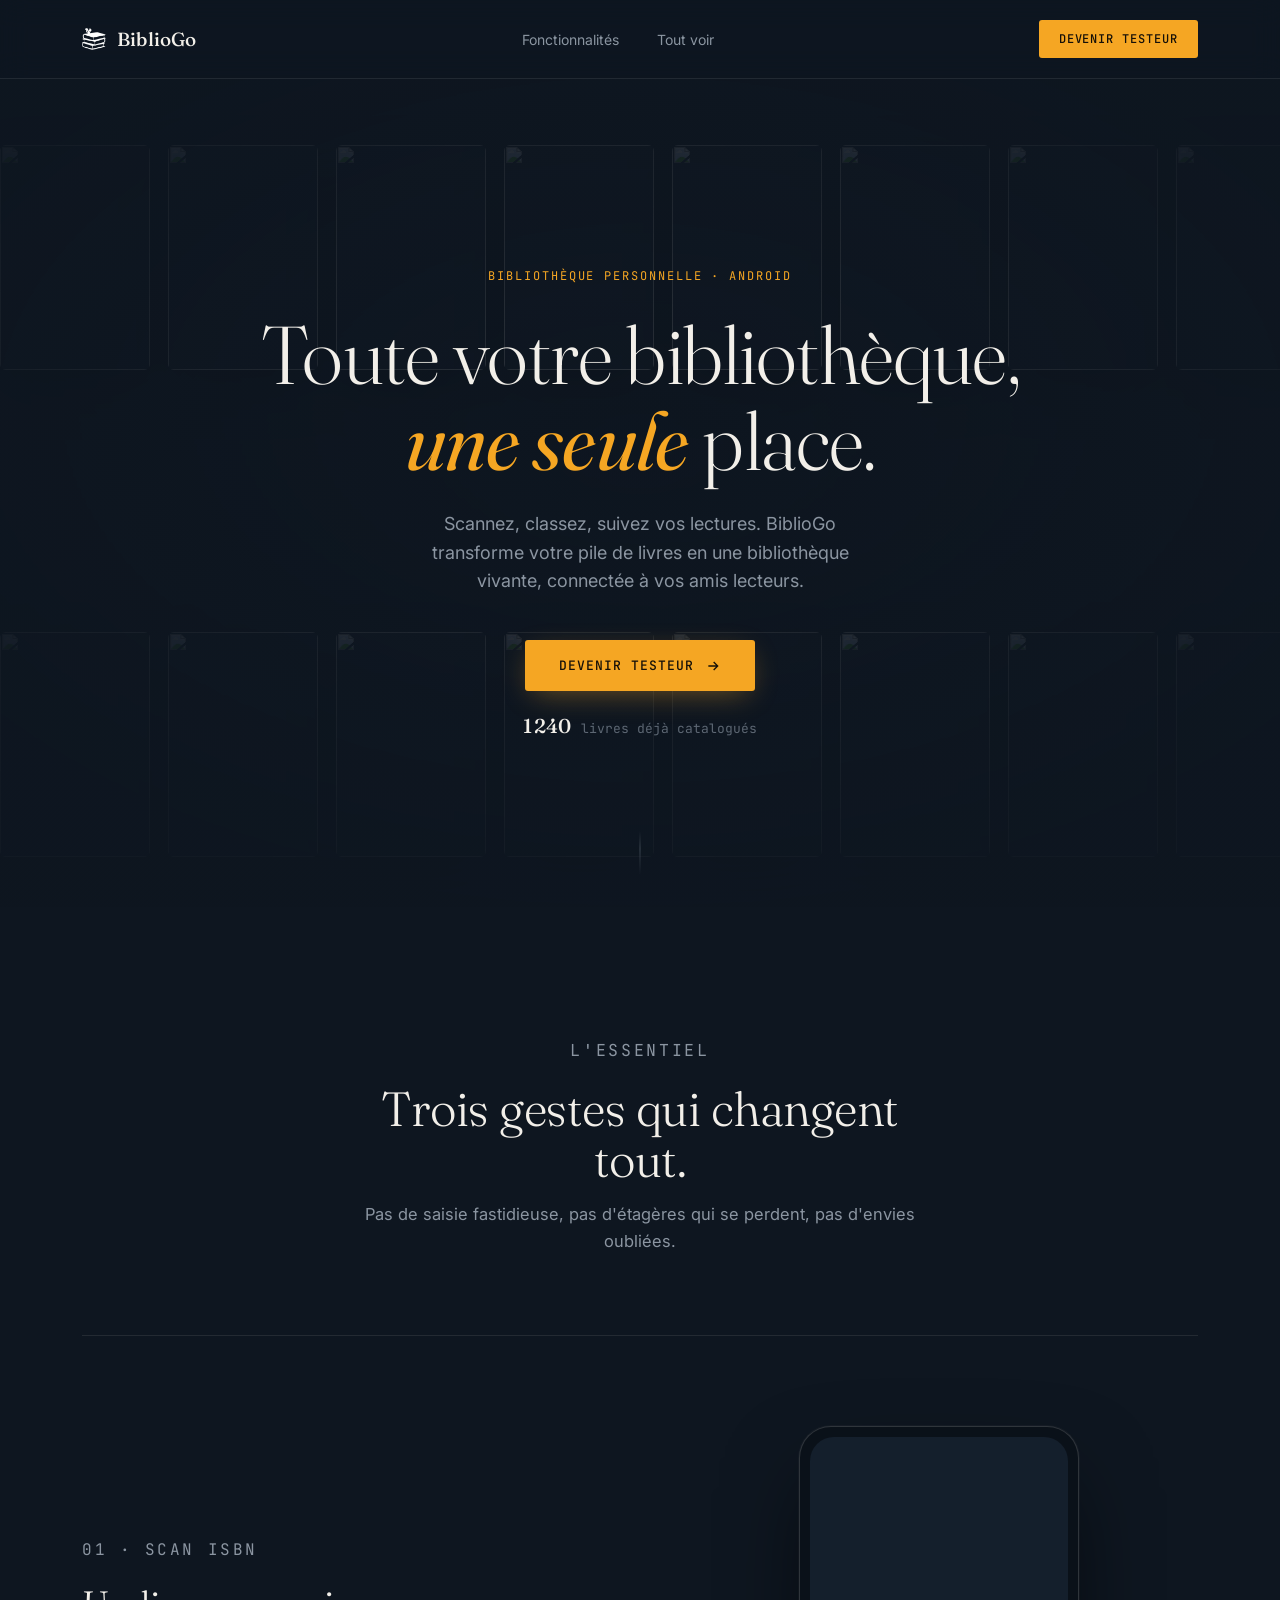
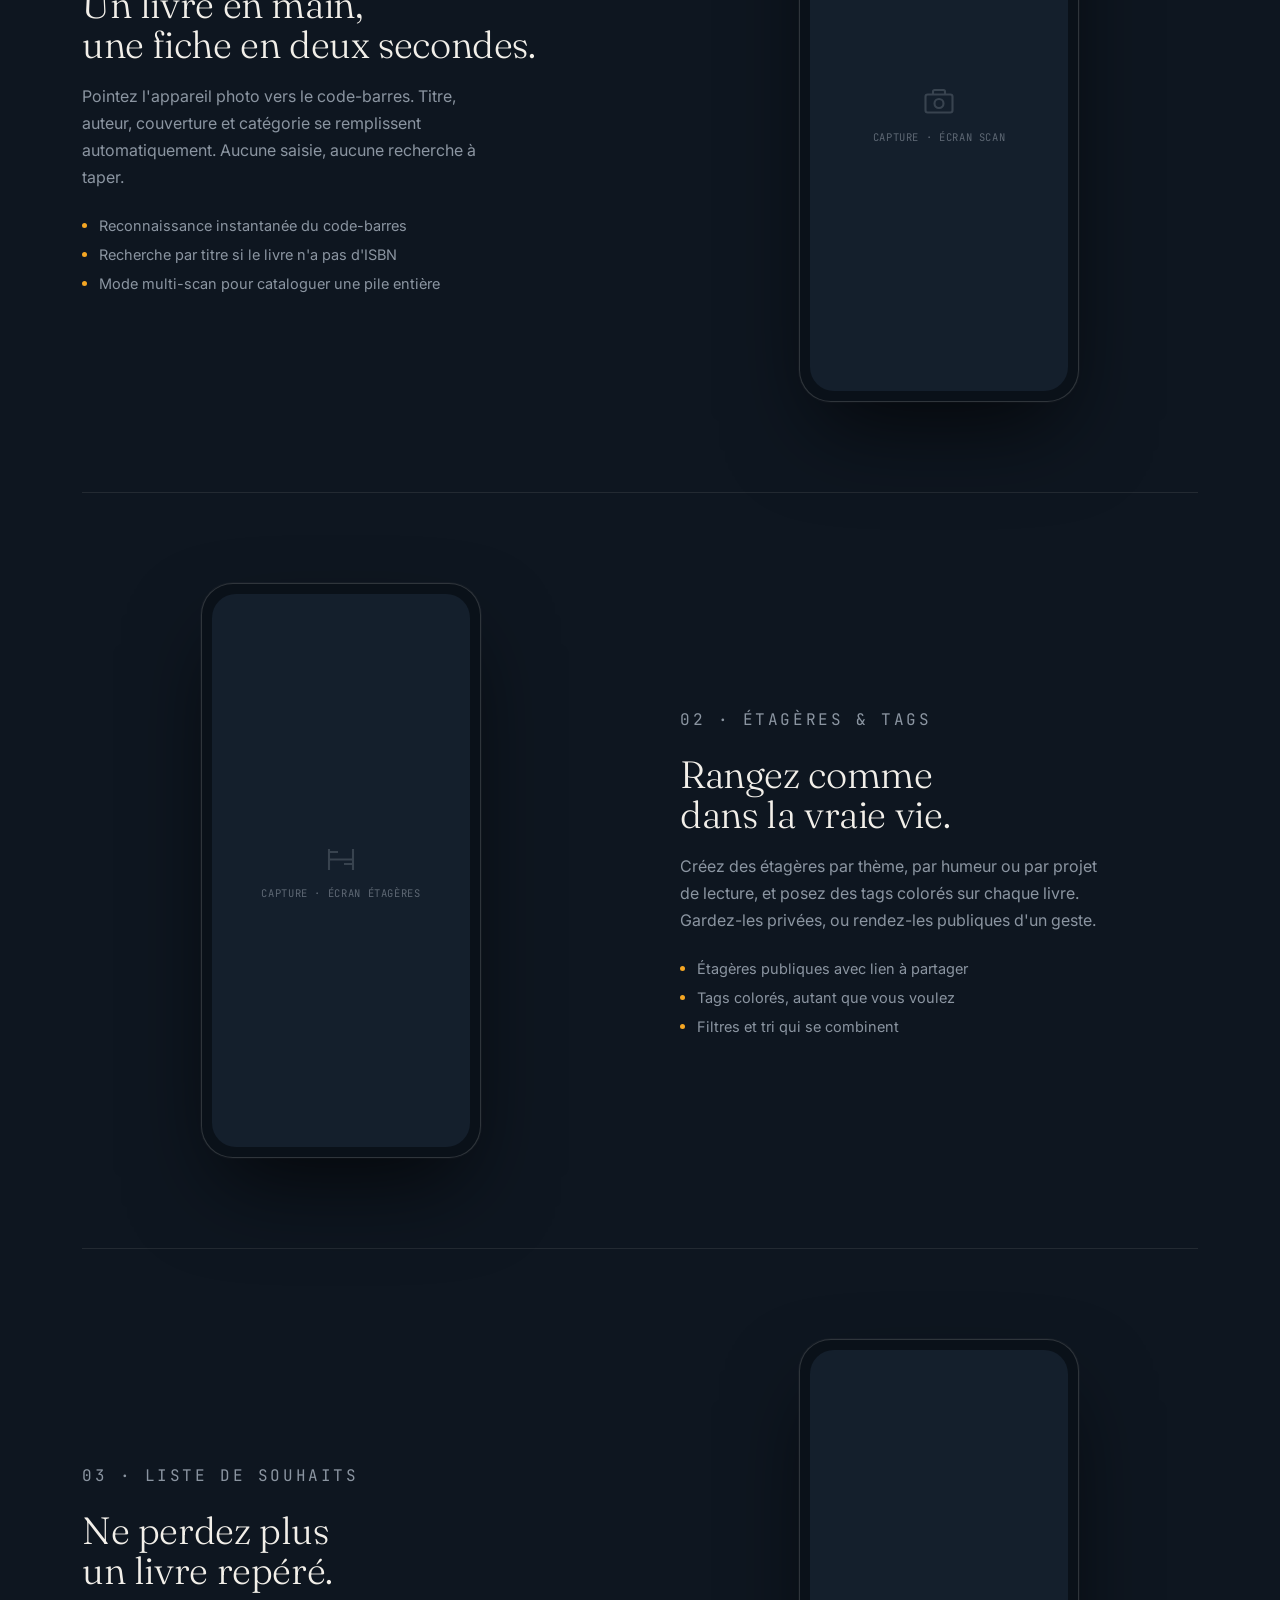
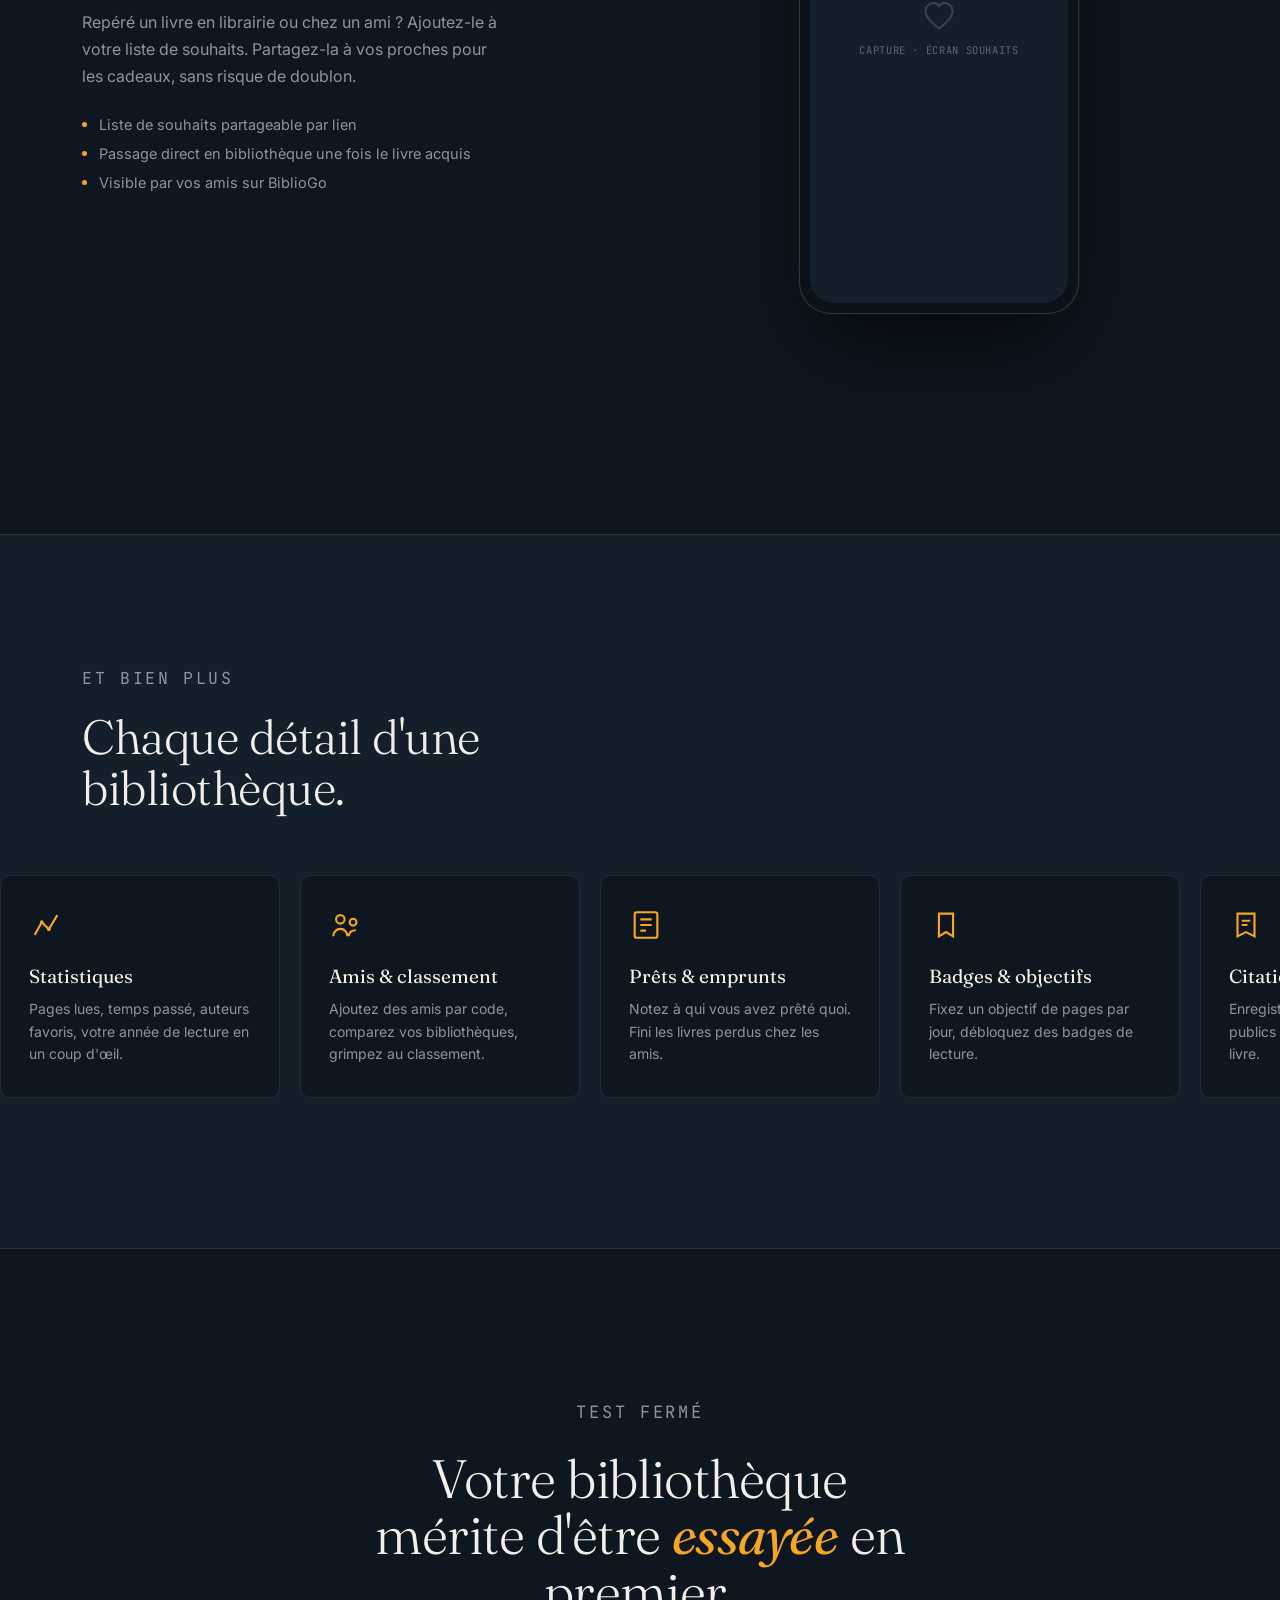
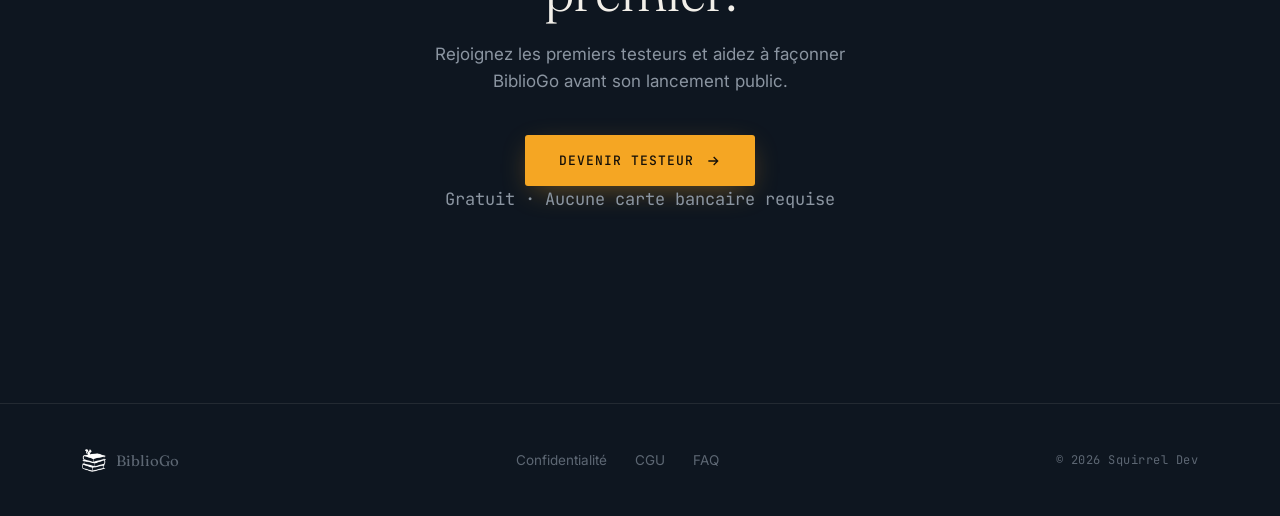
==== index.html @ fdd4f309 "Update index.html" ====
<!DOCTYPE html>
<html lang="fr">
<head>
<meta charset="UTF-8">
<meta name="viewport" content="width=device-width, initial-scale=1.0">
<title>BiblioGo · Votre bibliothèque, enfin rangée</title>
<meta name="description" content="Scannez, classez et suivez votre bibliothèque personnelle. Étagères virtuelles, statistiques de lecture, partage entre amis.">
<link rel="icon" href="assets/favicon.ico" sizes="any">
<link rel="icon" type="image/png" sizes="192x192" href="assets/icon-192.png">
<link rel="apple-touch-icon" href="assets/apple-touch-icon.png">
<link rel="preconnect" href="https://fonts.googleapis.com">
<link rel="preconnect" href="https://fonts.gstatic.com" crossorigin>
<link href="https://fonts.googleapis.com/css2?family=Fraunces:ital,opsz,wght@0,9..144,300;0,9..144,400;0,9..144,500;0,9..144,600;1,9..144,400;1,9..144,500&family=Inter:wght@400;500;600;700&family=JetBrains+Mono:wght@400;500&display=swap" rel="stylesheet">
<style>
  :root{
    --bg:#0E1620;
    --bg-alt:#141F2C;
    --bg-raised:#182333;
    --amber:#F5A623;
    --amber-dim:#B37A1C;
    --text:#F2EFE9;
    --text-dim:#8B95A1;
    --text-faint:#5D6773;
    --line: rgba(242,239,233,0.09);
    --line-strong: rgba(242,239,233,0.16);
  }

  *{margin:0;padding:0;box-sizing:border-box;}
  html{scroll-behavior:smooth;}

  body{
    background:var(--bg);
    color:var(--text);
    font-family:'Inter', sans-serif;
    -webkit-font-smoothing:antialiased;
    overflow-x:hidden;
  }

  ::selection{ background:var(--amber); color:#0E1620; }

  .wrap{ max-width:1180px; margin:0 auto; padding:0 32px; }
  a{ color:inherit; text-decoration:none; }

  .mono{ font-family:'JetBrains Mono', monospace; letter-spacing:0.04em; }

  .eyebrow{
    font-family:'JetBrains Mono', monospace;
    font-size:12px;
    letter-spacing:0.16em;
    text-transform:uppercase;
    color:var(--amber);
    display:flex;
    align-items:center;
    gap:11px;
  }
  .eyebrow::before{ content:none; }

  h1,h2,h3{
    font-family:'Fraunces', serif;
    font-weight:400;
    letter-spacing:-0.01em;
    line-height:1.05;
  }
  em{ font-style:italic; color:var(--amber); font-weight:400; }

  /* ---------- NAV ---------- */
  header{
    position:sticky; top:0; z-index:50;
    background:rgba(14,22,32,0.78);
    backdrop-filter:blur(14px);
    border-bottom:1px solid var(--line);
  }
  .nav{
    display:flex; align-items:center; justify-content:space-between;
    padding:20px 32px; max-width:1180px; margin:0 auto;
  }
  .brand{
    display:flex; align-items:center; gap:11px;
    font-family:'Fraunces', serif; font-weight:500; font-size:19px;
    letter-spacing:0.01em;
  }
  .brand-mark{
    width:24px; height:24px;
    object-fit:contain;
    flex:none;
    display:block;
  }
  .nav-links{ display:flex; gap:38px; font-size:14px; color:var(--text-dim); }
  .nav-links a{ transition:color .15s ease; }
  .nav-links a:hover{ color:var(--text); }
  .nav-cta{
    font-family:'JetBrains Mono', monospace;
    font-size:12px; letter-spacing:0.08em; text-transform:uppercase;
    background:var(--amber); color:#151008;
    padding:11px 20px; border-radius:3px;
    font-weight:500;
    transition:background .15s ease, transform .15s ease;
  }
  .nav-cta:hover{ background:#FFC15C; transform:translateY(-1px); }

  /* ---------- HERO ---------- */
  .hero{
    position:relative;
    min-height:92vh;
    display:flex;
    align-items:center;
    overflow:hidden;
    padding:80px 0 60px;
  }

  .hero-bg{
    position:absolute; inset:0;
    z-index:0;
  }
  .cover-track{
    position:absolute;
    top:8%;
    display:flex;
    filter:blur(0.5px) brightness(0.75) saturate(1.05);
    animation:drift 90s linear infinite;
    will-change:transform;
  }
  .cover-track.row2{
    top:auto; bottom:6%;
    animation:driftRev 110s linear infinite;
  }
  .cv{
    flex:none;
    width:150px; height:225px;
    margin-right:18px;
    border-radius:6px;
    box-shadow:0 20px 50px -10px rgba(0,0,0,0.6);
    overflow:hidden;
    background:var(--bg-raised);
  }
  .cv img{
    width:100%; height:100%;
    object-fit:cover;
    display:block;
  }
  @keyframes drift{
    from{ transform:translateX(0); }
    to{ transform:translateX(-25%); }
  }
  @keyframes driftRev{
    from{ transform:translateX(-25%); }
    to{ transform:translateX(0); }
  }

  .hero-scrim{
    position:absolute; inset:0;
    background:
      radial-gradient(ellipse 62% 56% at 50% 45%, rgba(14,22,32,0.62) 0%, rgba(14,22,32,0.82) 60%, rgba(14,22,32,0.94) 100%),
      linear-gradient(180deg, rgba(14,22,32,0.25) 0%, rgba(14,22,32,0.55) 100%);
    z-index:1;
  }

  .hero-particles{
    position:absolute; inset:0;
    z-index:2;
    pointer-events:none;
    overflow:hidden;
  }
  .particle{
    position:absolute;
    width:3px; height:3px;
    border-radius:50%;
    background:var(--amber);
    opacity:0;
    animation:particleFade linear infinite;
  }
  .particle.big{ width:4px; height:4px; }
  @keyframes particleFade{
    0%{ opacity:0; transform:scale(0.6); }
    6%{ opacity:0.75; transform:scale(1); }
    45%{ opacity:0.3; }
    55%{ opacity:0.3; }
    94%{ opacity:0.65; transform:scale(1); }
    100%{ opacity:0; transform:scale(0.6); }
  }

  .hero-content{
    position:relative;
    z-index:3;
    width:100%;
    text-align:center;
    animation:heroIn 1s cubic-bezier(.16,1,.3,1) both;
  }
  @keyframes heroIn{
    from{ opacity:0; transform:translateY(18px); }
    to{ opacity:1; transform:translateY(0); }
  }

  .hero-content .eyebrow{ justify-content:center; margin-bottom:28px; }
  .hero-content .eyebrow::before{ content:none; }
  .hero-content .eyebrow::after{ content:none; }

  .hero h1{
    font-size:clamp(42px, 6.4vw, 84px);
    max-width:900px;
    margin:0 auto 26px;
    font-weight:300;
  }

  .hero-sub{
    font-size:18px;
    line-height:1.6;
    color:var(--text-dim);
    max-width:480px;
    margin:0 auto 44px;
  }

  .hero-ctas{
    display:flex;
    flex-direction:column;
    align-items:center;
    gap:22px;
  }
  .btn-primary{
    display:inline-flex;
    align-items:center;
    gap:11px;
    background:var(--amber);
    color:#151008;
    font-family:'JetBrains Mono', monospace;
    font-size:13px;
    letter-spacing:0.08em;
    text-transform:uppercase;
    font-weight:500;
    padding:17px 34px;
    border-radius:3px;
    transition:transform .18s ease, background .18s ease, box-shadow .18s ease;
    box-shadow:0 8px 30px -8px rgba(245,166,35,0.45);
  }
  .btn-primary:hover{ background:#FFC15C; transform:translateY(-2px); box-shadow:0 12px 36px -8px rgba(245,166,35,0.6); }

  .hero-counter{
    display:flex;
    align-items:baseline;
    gap:10px;
    font-family:'JetBrains Mono', monospace;
    color:var(--text-faint);
    font-size:13px;
  }
  .hero-counter b{
    font-family:'Fraunces', serif;
    font-weight:500;
    font-size:20px;
    color:var(--text);
    letter-spacing:0;
  }

  .scroll-cue{
    position:absolute;
    bottom:32px; left:50%;
    transform:translateX(-50%);
    z-index:2;
    width:1px; height:44px;
    background:linear-gradient(to bottom, transparent, var(--text-faint) 40%, transparent);
    opacity:0.6;
  }

  /* ---------- STRIP ---------- */
  .strip{
    border-top:1px solid var(--line);
    border-bottom:1px solid var(--line);
    padding:24px 0;
    position:relative;
    z-index:2;
    background:var(--bg);
  }
  .strip-inner{
    display:flex; justify-content:space-between; align-items:center;
    flex-wrap:wrap; gap:18px;
    font-family:'JetBrains Mono', monospace;
    font-size:12px; letter-spacing:0.05em;
    color:var(--text-faint); text-transform:uppercase;
  }
  .strip-inner span b{ color:var(--text-dim); font-weight:500; }

  /* ---------- SECTION HEAD ---------- */
  section{ padding:130px 0; position:relative; }
  .section-head{ max-width:600px; margin-bottom:0; }
  .section-head.centered{ margin:0 auto 80px; text-align:center; }
  .section-head .eyebrow{ margin-bottom:20px; }
  .section-head.centered .eyebrow{ justify-content:center; }
  .section-head h2{ font-size:clamp(32px, 3.8vw, 48px); margin-bottom:16px; font-weight:300; }
  .section-head p{ color:var(--text-dim); font-size:16.5px; line-height:1.65; }

  /* ---------- FEATURES EDITORIAL ---------- */
  .feature-block{
    display:grid;
    grid-template-columns:1fr 1fr;
    gap:80px;
    align-items:center;
    padding:90px 0;
    border-top:1px solid var(--line);
  }
  .feature-block:first-of-type{ border-top:none; padding-top:0; }
  .feature-block.reverse{ direction:rtl; }
  .feature-block.reverse > *{ direction:ltr; }

  .feature-copy .eyebrow{ margin-bottom:22px; }
  .feature-copy h3{
    font-size:clamp(28px, 3vw, 38px);
    font-weight:300;
    margin-bottom:18px;
  }
  .feature-copy p{
    color:var(--text-dim);
    font-size:16px;
    line-height:1.7;
    max-width:420px;
    margin-bottom:26px;
  }
  .feature-list{
    display:flex;
    flex-direction:column;
    gap:12px;
  }
  .feature-list li{
    list-style:none;
    display:flex;
    align-items:center;
    gap:12px;
    font-size:14.5px;
    color:var(--text-dim);
  }
  .feature-list li::before{
    content:"";
    width:5px; height:5px;
    border-radius:50%;
    background:var(--amber);
    flex:none;
  }

  .feature-visual{
    display:flex;
    justify-content:center;
  }
  .device-frame{
    width:280px;
    background:#0A1119;
    border-radius:32px;
    border:1px solid var(--line-strong);
    padding:10px;
    box-shadow:
      0 40px 90px -20px rgba(0,0,0,0.7),
      0 0 0 1px rgba(242,239,233,0.03);
    position:relative;
  }
  .device-screen{
    width:100%;
    aspect-ratio:9/19.3;
    border-radius:24px;
    overflow:hidden;
    background:var(--bg-alt);
    position:relative;
    display:flex;
    align-items:center;
    justify-content:center;
  }
  .device-placeholder{
    display:flex;
    flex-direction:column;
    align-items:center;
    gap:10px;
    color:var(--text-faint);
    padding:20px;
    text-align:center;
  }
  .device-placeholder svg{ width:36px; height:36px; opacity:0.5; }
  .device-placeholder span{
    font-family:'JetBrains Mono', monospace;
    font-size:10.5px;
    letter-spacing:0.06em;
    text-transform:uppercase;
  }

  /* ---------- SLIDER ---------- */
  .slider-section{
    background:var(--bg-alt);
    border-top:1px solid var(--line);
    border-bottom:1px solid var(--line);
  }
  .slider-track{
    display:flex;
    gap:20px;
    overflow-x:auto;
    padding:6px 32px 20px;
    margin:0 calc(-1 * (100vw - 100%) / 2 - 32px + 32px);
    scroll-snap-type:x proximity;
    scrollbar-width:none;
  }
  .slider-track::-webkit-scrollbar{ display:none; }
  .slide-card{
    flex:none;
    scroll-snap-align:start;
    width:280px;
    background:var(--bg);
    border:1px solid var(--line);
    border-radius:10px;
    padding:32px 28px;
    transition:border-color .2s ease, transform .2s ease;
  }
  .slide-card:hover{
    border-color:var(--amber-dim);
    transform:translateY(-4px);
  }
  .slide-icon{
    width:34px; height:34px;
    color:var(--amber);
    margin-bottom:22px;
  }
  .slide-icon svg{ width:100%; height:100%; }
  .slide-card h4{
    font-family:'Fraunces', serif;
    font-weight:400;
    font-size:19px;
    margin-bottom:10px;
  }
  .slide-card p{
    font-size:14px;
    line-height:1.6;
    color:var(--text-dim);
  }

  /* ---------- CTA ---------- */
  .cta{
    text-align:center;
    padding:150px 0;
  }
  .cta h2{
    font-size:clamp(34px, 4.4vw, 54px);
    max-width:680px;
    margin:0 auto 20px;
    font-weight:300;
  }
  .cta p{
    color:var(--text-dim);
    font-size:17px;
    max-width:460px;
    margin:0 auto 40px;
    line-height:1.6;
  }
  .cta-note{
    margin-top:22px;
    font-size:13px;
    color:var(--text-faint);
    font-family:'JetBrains Mono', monospace;
  }

  /* ---------- FOOTER ---------- */
  footer{ border-top:1px solid var(--line); padding:44px 0; }
  .foot-inner{
    display:flex; justify-content:space-between; align-items:center;
    flex-wrap:wrap; gap:16px;
  }
  .foot-brand{
    display:flex; align-items:center; gap:10px;
    font-family:'Fraunces', serif; font-weight:400; font-size:15px;
    color:var(--text-faint);
  }
  .foot-links{ display:flex; gap:28px; font-size:13.5px; color:var(--text-faint); }
  .foot-links a{ transition:color .15s ease; }
  .foot-links a:hover{ color:var(--text); }

  /* ---------- RESPONSIVE ---------- */
  @media (max-width: 900px){
    .nav-links{ display:none; }
    .feature-block{ grid-template-columns:1fr; gap:44px; }
    .feature-block.reverse{ direction:ltr; }
    .feature-visual{ order:-1; }
    section{ padding:80px 0; }
    .cta{ padding:100px 0; }
  }
  @media (max-width: 480px){
    .nav{ padding:16px 20px; }
    .wrap{ padding:0 20px; }
    .hero{ min-height:82vh; padding:60px 0 40px; }
    .cv{ width:110px; height:165px; }
    .btn-primary{ padding:15px 26px; font-size:12px; }
  }

  @media (prefers-reduced-motion: reduce){
    *{ animation-duration:0.01ms !important; animation-iteration-count:1 !important; transition-duration:0.01ms !important; scroll-behavior:auto !important; }
  }

  a:focus-visible, button:focus-visible{
    outline:2px solid var(--amber);
    outline-offset:2px;
  }
</style>
</head>
<body>

<header>
  <div class="nav">
    <div class="brand">
      <img class="brand-mark" src="assets/logo-mark-white.png" alt="" aria-hidden="true">
      BiblioGo
    </div>
    <nav class="nav-links">
      <a href="#features">Fonctionnalités</a>
      <a href="#slider">Tout voir</a>
    </nav>
    <a class="nav-cta" href="https://lively-basketball-fd2.notion.site/23910f7651d280abb290c158a46a6880" target="_blank" rel="noopener">Devenir testeur</a>
  </div>
</header>

<main>

  <!-- HERO -->
  <section class="hero">
    <div class="hero-bg" aria-hidden="true">
      <div class="cover-track row1">
        <div class="cv"><img src="https://llctgslumfcakwwlmiqn.supabase.co/storage/v1/object/public/covers/books/9782253909781.jpg" alt="" loading="lazy"></div>
        <div class="cv"><img src="https://llctgslumfcakwwlmiqn.supabase.co/storage/v1/object/public/covers/books/9782253911777.jpg" alt="" loading="lazy"></div>
        <div class="cv"><img src="https://llctgslumfcakwwlmiqn.supabase.co/storage/v1/object/public/covers/books/9782811224929.jpg" alt="" loading="lazy"></div>
        <div class="cv"><img src="https://llctgslumfcakwwlmiqn.supabase.co/storage/v1/object/public/covers/books/9782290400944.jpg" alt="" loading="lazy"></div>
        <div class="cv"><img src="https://llctgslumfcakwwlmiqn.supabase.co/storage/v1/object/public/covers/books/9782266360166.jpg" alt="" loading="lazy"></div>
        <div class="cv"><img src="https://llctgslumfcakwwlmiqn.supabase.co/storage/v1/object/public/covers/books/9782290257906.jpg" alt="" loading="lazy"></div>
        <div class="cv"><img src="https://llctgslumfcakwwlmiqn.supabase.co/storage/v1/object/public/covers/books/9782266321266.jpg" alt="" loading="lazy"></div>
        <div class="cv"><img src="https://llctgslumfcakwwlmiqn.supabase.co/storage/v1/object/public/covers/books/9782266277747.jpg" alt="" loading="lazy"></div>
        <div class="cv"><img src="https://llctgslumfcakwwlmiqn.supabase.co/storage/v1/object/public/covers/books/9782253906568.jpg" alt="" loading="lazy"></div>
        <div class="cv"><img src="https://llctgslumfcakwwlmiqn.supabase.co/storage/v1/object/public/covers/books/9782253909781.jpg" alt="" loading="lazy"></div>
        <div class="cv"><img src="https://llctgslumfcakwwlmiqn.supabase.co/storage/v1/object/public/covers/books/9782253911777.jpg" alt="" loading="lazy"></div>
        <div class="cv"><img src="https://llctgslumfcakwwlmiqn.supabase.co/storage/v1/object/public/covers/books/9782811224929.jpg" alt="" loading="lazy"></div>
        <div class="cv"><img src="https://llctgslumfcakwwlmiqn.supabase.co/storage/v1/object/public/covers/books/9782290400944.jpg" alt="" loading="lazy"></div>
        <div class="cv"><img src="https://llctgslumfcakwwlmiqn.supabase.co/storage/v1/object/public/covers/books/9782266360166.jpg" alt="" loading="lazy"></div>
        <div class="cv"><img src="https://llctgslumfcakwwlmiqn.supabase.co/storage/v1/object/public/covers/books/9782290257906.jpg" alt="" loading="lazy"></div>
        <div class="cv"><img src="https://llctgslumfcakwwlmiqn.supabase.co/storage/v1/object/public/covers/books/9782266321266.jpg" alt="" loading="lazy"></div>
        <div class="cv"><img src="https://llctgslumfcakwwlmiqn.supabase.co/storage/v1/object/public/covers/books/9782266277747.jpg" alt="" loading="lazy"></div>
        <div class="cv"><img src="https://llctgslumfcakwwlmiqn.supabase.co/storage/v1/object/public/covers/books/9782253906568.jpg" alt="" loading="lazy"></div>
        <div class="cv"><img src="https://llctgslumfcakwwlmiqn.supabase.co/storage/v1/object/public/covers/books/9782253909781.jpg" alt="" loading="lazy"></div>
        <div class="cv"><img src="https://llctgslumfcakwwlmiqn.supabase.co/storage/v1/object/public/covers/books/9782253911777.jpg" alt="" loading="lazy"></div>
        <div class="cv"><img src="https://llctgslumfcakwwlmiqn.supabase.co/storage/v1/object/public/covers/books/9782811224929.jpg" alt="" loading="lazy"></div>
        <div class="cv"><img src="https://llctgslumfcakwwlmiqn.supabase.co/storage/v1/object/public/covers/books/9782290400944.jpg" alt="" loading="lazy"></div>
        <div class="cv"><img src="https://llctgslumfcakwwlmiqn.supabase.co/storage/v1/object/public/covers/books/9782266360166.jpg" alt="" loading="lazy"></div>
        <div class="cv"><img src="https://llctgslumfcakwwlmiqn.supabase.co/storage/v1/object/public/covers/books/9782290257906.jpg" alt="" loading="lazy"></div>
        <div class="cv"><img src="https://llctgslumfcakwwlmiqn.supabase.co/storage/v1/object/public/covers/books/9782266321266.jpg" alt="" loading="lazy"></div>
        <div class="cv"><img src="https://llctgslumfcakwwlmiqn.supabase.co/storage/v1/object/public/covers/books/9782266277747.jpg" alt="" loading="lazy"></div>
        <div class="cv"><img src="https://llctgslumfcakwwlmiqn.supabase.co/storage/v1/object/public/covers/books/9782253906568.jpg" alt="" loading="lazy"></div>
        <div class="cv"><img src="https://llctgslumfcakwwlmiqn.supabase.co/storage/v1/object/public/covers/books/9782253909781.jpg" alt="" loading="lazy"></div>
        <div class="cv"><img src="https://llctgslumfcakwwlmiqn.supabase.co/storage/v1/object/public/covers/books/9782253911777.jpg" alt="" loading="lazy"></div>
        <div class="cv"><img src="https://llctgslumfcakwwlmiqn.supabase.co/storage/v1/object/public/covers/books/9782811224929.jpg" alt="" loading="lazy"></div>
        <div class="cv"><img src="https://llctgslumfcakwwlmiqn.supabase.co/storage/v1/object/public/covers/books/9782290400944.jpg" alt="" loading="lazy"></div>
        <div class="cv"><img src="https://llctgslumfcakwwlmiqn.supabase.co/storage/v1/object/public/covers/books/9782266360166.jpg" alt="" loading="lazy"></div>
        <div class="cv"><img src="https://llctgslumfcakwwlmiqn.supabase.co/storage/v1/object/public/covers/books/9782290257906.jpg" alt="" loading="lazy"></div>
        <div class="cv"><img src="https://llctgslumfcakwwlmiqn.supabase.co/storage/v1/object/public/covers/books/9782266321266.jpg" alt="" loading="lazy"></div>
        <div class="cv"><img src="https://llctgslumfcakwwlmiqn.supabase.co/storage/v1/object/public/covers/books/9782266277747.jpg" alt="" loading="lazy"></div>
        <div class="cv"><img src="https://llctgslumfcakwwlmiqn.supabase.co/storage/v1/object/public/covers/books/9782253906568.jpg" alt="" loading="lazy"></div>
      </div>
      <div class="cover-track row2">
        <div class="cv"><img src="https://llctgslumfcakwwlmiqn.supabase.co/storage/v1/object/public/covers/books/9782253194958.jpg" alt="" loading="lazy"></div>
        <div class="cv"><img src="https://llctgslumfcakwwlmiqn.supabase.co/storage/v1/object/public/covers/books/9782070464852.jpg" alt="" loading="lazy"></div>
        <div class="cv"><img src="https://llctgslumfcakwwlmiqn.supabase.co/storage/v1/object/public/covers/books/9782811214951.jpg" alt="" loading="lazy"></div>
        <div class="cv"><img src="https://llctgslumfcakwwlmiqn.supabase.co/storage/v1/object/public/covers/books/9782253000655.jpg" alt="" loading="lazy"></div>
        <div class="cv"><img src="https://llctgslumfcakwwlmiqn.supabase.co/storage/v1/object/public/covers/books/9782266323529.jpg" alt="" loading="lazy"></div>
        <div class="cv"><img src="https://llctgslumfcakwwlmiqn.supabase.co/storage/v1/object/public/covers/books/9782253033837.jpg" alt="" loading="lazy"></div>
        <div class="cv"><img src="https://llctgslumfcakwwlmiqn.supabase.co/storage/v1/object/public/covers/books/9782277236771.jpg" alt="" loading="lazy"></div>
        <div class="cv"><img src="https://llctgslumfcakwwlmiqn.supabase.co/storage/v1/object/public/covers/books/9782264036025.jpg" alt="" loading="lazy"></div>
        <div class="cv"><img src="https://llctgslumfcakwwlmiqn.supabase.co/storage/v1/object/public/covers/6a73388f-dc86-4f02-9419-f96e5920dc86/1779723756586.jpg" alt="" loading="lazy"></div>
        <div class="cv"><img src="https://llctgslumfcakwwlmiqn.supabase.co/storage/v1/object/public/covers/books/9782253194958.jpg" alt="" loading="lazy"></div>
        <div class="cv"><img src="https://llctgslumfcakwwlmiqn.supabase.co/storage/v1/object/public/covers/books/9782070464852.jpg" alt="" loading="lazy"></div>
        <div class="cv"><img src="https://llctgslumfcakwwlmiqn.supabase.co/storage/v1/object/public/covers/books/9782811214951.jpg" alt="" loading="lazy"></div>
        <div class="cv"><img src="https://llctgslumfcakwwlmiqn.supabase.co/storage/v1/object/public/covers/books/9782253000655.jpg" alt="" loading="lazy"></div>
        <div class="cv"><img src="https://llctgslumfcakwwlmiqn.supabase.co/storage/v1/object/public/covers/books/9782266323529.jpg" alt="" loading="lazy"></div>
        <div class="cv"><img src="https://llctgslumfcakwwlmiqn.supabase.co/storage/v1/object/public/covers/books/9782253033837.jpg" alt="" loading="lazy"></div>
        <div class="cv"><img src="https://llctgslumfcakwwlmiqn.supabase.co/storage/v1/object/public/covers/books/9782277236771.jpg" alt="" loading="lazy"></div>
        <div class="cv"><img src="https://llctgslumfcakwwlmiqn.supabase.co/storage/v1/object/public/covers/books/9782264036025.jpg" alt="" loading="lazy"></div>
        <div class="cv"><img src="https://llctgslumfcakwwlmiqn.supabase.co/storage/v1/object/public/covers/6a73388f-dc86-4f02-9419-f96e5920dc86/1779723756586.jpg" alt="" loading="lazy"></div>
        <div class="cv"><img src="https://llctgslumfcakwwlmiqn.supabase.co/storage/v1/object/public/covers/books/9782253194958.jpg" alt="" loading="lazy"></div>
        <div class="cv"><img src="https://llctgslumfcakwwlmiqn.supabase.co/storage/v1/object/public/covers/books/9782070464852.jpg" alt="" loading="lazy"></div>
        <div class="cv"><img src="https://llctgslumfcakwwlmiqn.supabase.co/storage/v1/object/public/covers/books/9782811214951.jpg" alt="" loading="lazy"></div>
        <div class="cv"><img src="https://llctgslumfcakwwlmiqn.supabase.co/storage/v1/object/public/covers/books/9782253000655.jpg" alt="" loading="lazy"></div>
        <div class="cv"><img src="https://llctgslumfcakwwlmiqn.supabase.co/storage/v1/object/public/covers/books/9782266323529.jpg" alt="" loading="lazy"></div>
        <div class="cv"><img src="https://llctgslumfcakwwlmiqn.supabase.co/storage/v1/object/public/covers/books/9782253033837.jpg" alt="" loading="lazy"></div>
        <div class="cv"><img src="https://llctgslumfcakwwlmiqn.supabase.co/storage/v1/object/public/covers/books/9782277236771.jpg" alt="" loading="lazy"></div>
        <div class="cv"><img src="https://llctgslumfcakwwlmiqn.supabase.co/storage/v1/object/public/covers/books/9782264036025.jpg" alt="" loading="lazy"></div>
        <div class="cv"><img src="https://llctgslumfcakwwlmiqn.supabase.co/storage/v1/object/public/covers/6a73388f-dc86-4f02-9419-f96e5920dc86/1779723756586.jpg" alt="" loading="lazy"></div>
        <div class="cv"><img src="https://llctgslumfcakwwlmiqn.supabase.co/storage/v1/object/public/covers/books/9782253194958.jpg" alt="" loading="lazy"></div>
        <div class="cv"><img src="https://llctgslumfcakwwlmiqn.supabase.co/storage/v1/object/public/covers/books/9782070464852.jpg" alt="" loading="lazy"></div>
        <div class="cv"><img src="https://llctgslumfcakwwlmiqn.supabase.co/storage/v1/object/public/covers/books/9782811214951.jpg" alt="" loading="lazy"></div>
        <div class="cv"><img src="https://llctgslumfcakwwlmiqn.supabase.co/storage/v1/object/public/covers/books/9782253000655.jpg" alt="" loading="lazy"></div>
        <div class="cv"><img src="https://llctgslumfcakwwlmiqn.supabase.co/storage/v1/object/public/covers/books/9782266323529.jpg" alt="" loading="lazy"></div>
        <div class="cv"><img src="https://llctgslumfcakwwlmiqn.supabase.co/storage/v1/object/public/covers/books/9782253033837.jpg" alt="" loading="lazy"></div>
        <div class="cv"><img src="https://llctgslumfcakwwlmiqn.supabase.co/storage/v1/object/public/covers/books/9782277236771.jpg" alt="" loading="lazy"></div>
        <div class="cv"><img src="https://llctgslumfcakwwlmiqn.supabase.co/storage/v1/object/public/covers/books/9782264036025.jpg" alt="" loading="lazy"></div>
        <div class="cv"><img src="https://llctgslumfcakwwlmiqn.supabase.co/storage/v1/object/public/covers/6a73388f-dc86-4f02-9419-f96e5920dc86/1779723756586.jpg" alt="" loading="lazy"></div>
      </div>
    </div>
    <div class="hero-scrim" aria-hidden="true"></div>
  <div class="hero-particles" aria-hidden="true">
    <div class="particle" style="top:32.5%; left:16.5%; animation-duration:5.5s; animation-delay:0.4s;"></div>
    <div class="particle" style="top:36.2%; left:7.6%; animation-duration:5.0s; animation-delay:0.2s;"></div>
    <div class="particle big" style="top:10.1%; left:10.7%; animation-duration:4.8s; animation-delay:5.0s;"></div>
    <div class="particle" style="top:23.6%; left:62.2%; animation-duration:6.3s; animation-delay:3.5s;"></div>
    <div class="particle big" style="top:89.9%; left:6.5%; animation-duration:6.1s; animation-delay:1.7s;"></div>
    <div class="particle" style="top:14.4%; left:31.6%; animation-duration:5.9s; animation-delay:1.1s;"></div>
    <div class="particle big" style="top:60.2%; left:37.8%; animation-duration:5.1s; animation-delay:0.4s;"></div>
    <div class="particle" style="top:22.1%; left:67.3%; animation-duration:4.8s; animation-delay:1.9s;"></div>
    <div class="particle big" style="top:43.9%; left:30.8%; animation-duration:5.9s; animation-delay:4.2s;"></div>
    <div class="particle big" style="top:54.5%; left:52.4%; animation-duration:6.1s; animation-delay:4.4s;"></div>
    <div class="particle big" style="top:90.3%; left:13.3%; animation-duration:4.8s; animation-delay:4.5s;"></div>
    <div class="particle" style="top:47.0%; left:5.8%; animation-duration:5.5s; animation-delay:4.6s;"></div>
    <div class="particle" style="top:81.0%; left:32.1%; animation-duration:5.6s; animation-delay:3.6s;"></div>
    <div class="particle" style="top:44.1%; left:82.6%; animation-duration:6.3s; animation-delay:2.8s;"></div>
    <div class="particle" style="top:9.3%; left:69.3%; animation-duration:5.4s; animation-delay:6.0s;"></div>
    <div class="particle" style="top:29.0%; left:39.0%; animation-duration:5.5s; animation-delay:0.1s;"></div>
    <div class="particle big" style="top:18.8%; left:13.2%; animation-duration:3.7s; animation-delay:4.6s;"></div>
    <div class="particle" style="top:25.8%; left:39.5%; animation-duration:6.1s; animation-delay:0.5s;"></div>
    <div class="particle big" style="top:52.4%; left:86.8%; animation-duration:6.0s; animation-delay:5.2s;"></div>
    <div class="particle big" style="top:40.5%; left:36.4%; animation-duration:6.2s; animation-delay:5.7s;"></div>
    <div class="particle" style="top:19.5%; left:24.3%; animation-duration:4.2s; animation-delay:2.9s;"></div>
    <div class="particle" style="top:27.1%; left:2.4%; animation-duration:4.8s; animation-delay:2.2s;"></div>
  </div>

    <div class="wrap hero-content">
      <p class="eyebrow">Bibliothèque personnelle · Android</p>
      <h1>Toute votre bibliothèque,<br><em>une seule</em> place.</h1>
      <p class="hero-sub">
        Scannez, classez, suivez vos lectures. BiblioGo transforme votre pile
        de livres en une bibliothèque vivante, connectée à vos amis lecteurs.
      </p>
      <div class="hero-ctas">
        <a class="btn-primary" href="https://lively-basketball-fd2.notion.site/23910f7651d280abb290c158a46a6880" target="_blank" rel="noopener">
          Devenir testeur
          <svg viewBox="0 0 24 24" fill="none" stroke="currentColor" stroke-width="2" width="16" height="16"><path d="M5 12h14M13 6l6 6-6 6"/></svg>
        </a>
        <p class="hero-counter"><b id="bookCounter">0</b> livres déjà catalogués</p>
      </div>
    </div>

    <div class="scroll-cue" aria-hidden="true"></div>
  </section>

  <!-- FEATURES ÉDITORIALES -->
  <section id="features">
    <div class="wrap">
      <div class="section-head centered">
        <p class="eyebrow">L'essentiel</p>
        <h2>Trois gestes qui changent tout.</h2>
        <p>Pas de saisie fastidieuse, pas d'étagères qui se perdent, pas d'envies oubliées.</p>
      </div>

      <div class="feature-block">
        <div class="feature-copy">
          <p class="eyebrow">01 · Scan ISBN</p>
          <h3>Un livre en main,<br>une fiche en deux secondes.</h3>
          <p>Pointez l'appareil photo vers le code-barres. Titre, auteur, couverture et catégorie se remplissent automatiquement. Aucune saisie, aucune recherche à taper.</p>
          <ul class="feature-list">
            <li>Reconnaissance instantanée du code-barres</li>
            <li>Recherche par titre si le livre n'a pas d'ISBN</li>
            <li>Mode multi-scan pour cataloguer une pile entière</li>
          </ul>
        </div>
        <div class="feature-visual">
          <div class="device-frame">
            <div class="device-screen">
              <div class="device-placeholder">
                <svg viewBox="0 0 24 24" fill="none" stroke="currentColor" stroke-width="1.4"><rect x="3" y="7" width="18" height="12" rx="1.5"/><path d="M8 7 V5 a1 1 0 0 1 1-1 h6 a1 1 0 0 1 1 1 v2"/><circle cx="12" cy="13" r="3"/></svg>
                <span>Capture · écran scan</span>
              </div>
            </div>
          </div>
        </div>
      </div>

      <div class="feature-block reverse">
        <div class="feature-copy">
          <p class="eyebrow">02 · Étagères &amp; tags</p>
          <h3>Rangez comme<br>dans la vraie vie.</h3>
          <p>Créez des étagères par thème, par humeur ou par projet de lecture, et posez des tags colorés sur chaque livre. Gardez-les privées, ou rendez-les publiques d'un geste.</p>
          <ul class="feature-list">
            <li>Étagères publiques avec lien à partager</li>
            <li>Tags colorés, autant que vous voulez</li>
            <li>Filtres et tri qui se combinent</li>
          </ul>
        </div>
        <div class="feature-visual">
          <div class="device-frame">
            <div class="device-screen">
              <div class="device-placeholder">
                <svg viewBox="0 0 24 24" fill="none" stroke="currentColor" stroke-width="1.4"><path d="M4 20 V6 M20 20 V6 M4 13 H20 M4 8 H10 M14 16 H20"/></svg>
                <span>Capture · écran étagères</span>
              </div>
            </div>
          </div>
        </div>
      </div>

      <div class="feature-block">
        <div class="feature-copy">
          <p class="eyebrow">03 · Liste de souhaits</p>
          <h3>Ne perdez plus<br>un livre repéré.</h3>
          <p>Repéré un livre en librairie ou chez un ami&nbsp;? Ajoutez-le à votre liste de souhaits. Partagez-la à vos proches pour les cadeaux, sans risque de doublon.</p>
          <ul class="feature-list">
            <li>Liste de souhaits partageable par lien</li>
            <li>Passage direct en bibliothèque une fois le livre acquis</li>
            <li>Visible par vos amis sur BiblioGo</li>
          </ul>
        </div>
        <div class="feature-visual">
          <div class="device-frame">
            <div class="device-screen">
              <div class="device-placeholder">
                <svg viewBox="0 0 24 24" fill="none" stroke="currentColor" stroke-width="1.4"><path d="M12 21 C7 17 3 13.5 3 9.2 C3 6.3 5.3 4 8.2 4 C9.9 4 11.3 4.8 12 6.1 C12.7 4.8 14.1 4 15.8 4 C18.7 4 21 6.3 21 9.2 C21 13.5 17 17 12 21 Z"/></svg>
                <span>Capture · écran souhaits</span>
              </div>
            </div>
          </div>
        </div>
      </div>

    </div>
  </section>

  <!-- SLIDER TOUTES FEATURES -->
  <section class="slider-section" id="slider">
    <div class="wrap" style="padding-bottom:0;">
      <div class="section-head" style="margin-bottom:56px;">
        <p class="eyebrow">Et bien plus</p>
        <h2>Chaque détail d'une bibliothèque.</h2>
      </div>
    </div>
    <div class="slider-track">
      <div class="slide-card">
        <div class="slide-icon"><svg viewBox="0 0 24 24" fill="none" stroke="currentColor" stroke-width="1.5"><path d="M4 19 L9 10 L14 15 L20 5"/><circle cx="9" cy="10" r="1.3" fill="currentColor" stroke="none"/><circle cx="14" cy="15" r="1.3" fill="currentColor" stroke="none"/></svg></div>
        <h4>Statistiques</h4>
        <p>Pages lues, temps passé, auteurs favoris, votre année de lecture en un coup d'œil.</p>
      </div>
      <div class="slide-card">
        <div class="slide-icon"><svg viewBox="0 0 24 24" fill="none" stroke="currentColor" stroke-width="1.5"><circle cx="8" cy="8" r="3"/><circle cx="17" cy="10" r="2.4"/><path d="M3 20 c0-3.2 2.3-5.3 5-5.3 s5 2.1 5 5.3 M14 20 c0-2.6 1.6-4.3 5-4.3"/></svg></div>
        <h4>Amis &amp; classement</h4>
        <p>Ajoutez des amis par code, comparez vos bibliothèques, grimpez au classement.</p>
      </div>
      <div class="slide-card">
        <div class="slide-icon"><svg viewBox="0 0 24 24" fill="none" stroke="currentColor" stroke-width="1.5"><rect x="4" y="3" width="16" height="18" rx="1.5"/><path d="M8 8 H16 M8 12 H16 M8 16 H12"/></svg></div>
        <h4>Prêts &amp; emprunts</h4>
        <p>Notez à qui vous avez prêté quoi. Fini les livres perdus chez les amis.</p>
      </div>
      <div class="slide-card">
        <div class="slide-icon"><svg viewBox="0 0 24 24" fill="none" stroke="currentColor" stroke-width="1.5"><path d="M7 4 H17 L17 20 L12 17 L7 20 Z"/></svg></div>
        <h4>Badges &amp; objectifs</h4>
        <p>Fixez un objectif de pages par jour, débloquez des badges de lecture.</p>
      </div>
      <div class="slide-card">
        <div class="slide-icon"><svg viewBox="0 0 24 24" fill="none" stroke="currentColor" stroke-width="1.5"><path d="M6 4 H18 V20 L12 17 L6 20 Z"/><path d="M9 9 H15 M9 12 H13"/></svg></div>
        <h4>Citations</h4>
        <p>Enregistrez vos extraits préférés, publics ou privés, liés à chaque livre.</p>
      </div>
      <div class="slide-card">
        <div class="slide-icon"><svg viewBox="0 0 24 24" fill="none" stroke="currentColor" stroke-width="1.5"><path d="M12 3 L4 7 V17 L12 21 L20 17 V7 Z"/><path d="M4 7 L12 11 L20 7 M12 11 V21"/></svg></div>
        <h4>Séries</h4>
        <p>Regroupez vos livres par série, avec la numérotation des tomes.</p>
      </div>
      <div class="slide-card">
        <div class="slide-icon"><svg viewBox="0 0 24 24" fill="none" stroke="currentColor" stroke-width="1.5"><rect x="4" y="4" width="16" height="16" rx="2"/><path d="M4 10 H20 M10 10 V20"/></svg></div>
        <h4>Import / export</h4>
        <p>Importez votre bibliothèque via CSV, exportez vos données à tout moment.</p>
      </div>
    </div>
  </section>

  <!-- CTA -->
  <section class="cta">
    <div class="wrap">
      <p class="eyebrow" style="justify-content:center; margin-bottom:24px;">Test fermé</p>
      <h2>Votre bibliothèque<br>mérite d'être <em>essayée</em> en premier.</h2>
      <p>Rejoignez les premiers testeurs et aidez à façonner BiblioGo avant son lancement public.</p>
      <a class="btn-primary" href="https://lively-basketball-fd2.notion.site/23910f7651d280abb290c158a46a6880" target="_blank" rel="noopener">
        Devenir testeur
        <svg viewBox="0 0 24 24" fill="none" stroke="currentColor" stroke-width="2" width="16" height="16"><path d="M5 12h14M13 6l6 6-6 6"/></svg>
      </a>
      <p class="cta-note">Gratuit · Aucune carte bancaire requise</p>
    </div>
  </section>

</main>

<footer>
  <div class="wrap foot-inner">
    <div class="foot-brand">
      <img class="brand-mark" src="assets/logo-mark-white.png" alt="" aria-hidden="true">
      BiblioGo
    </div>
    <div class="foot-links">
      <a href="https://kevin-ets-code.github.io/bibliogo-legal/privacy.html" target="_blank" rel="noopener">Confidentialité</a>
      <a href="/terms.html">CGU</a>
      <a href="/faq.html">FAQ</a>
    </div>
    <p class="mono" style="font-size:12px; color:var(--text-faint);">© 2026 Squirrel Dev</p>
  </div>
</footer>

<script>
  // Count-up du compteur de livres
  (function(){
    const el = document.getElementById('bookCounter');
    const target = 1240; // valeur statique à ajuster manuellement
    const duration = 1600;
    const start = performance.now();
    function tick(now){
      const p = Math.min(1, (now - start) / duration);
      const eased = 1 - Math.pow(1 - p, 3);
      el.textContent = Math.floor(eased * target).toLocaleString('fr-FR');
      if(p < 1) requestAnimationFrame(tick);
      else el.textContent = target.toLocaleString('fr-FR');
    }
    requestAnimationFrame(tick);
  })();
</script>

</body>
</html>
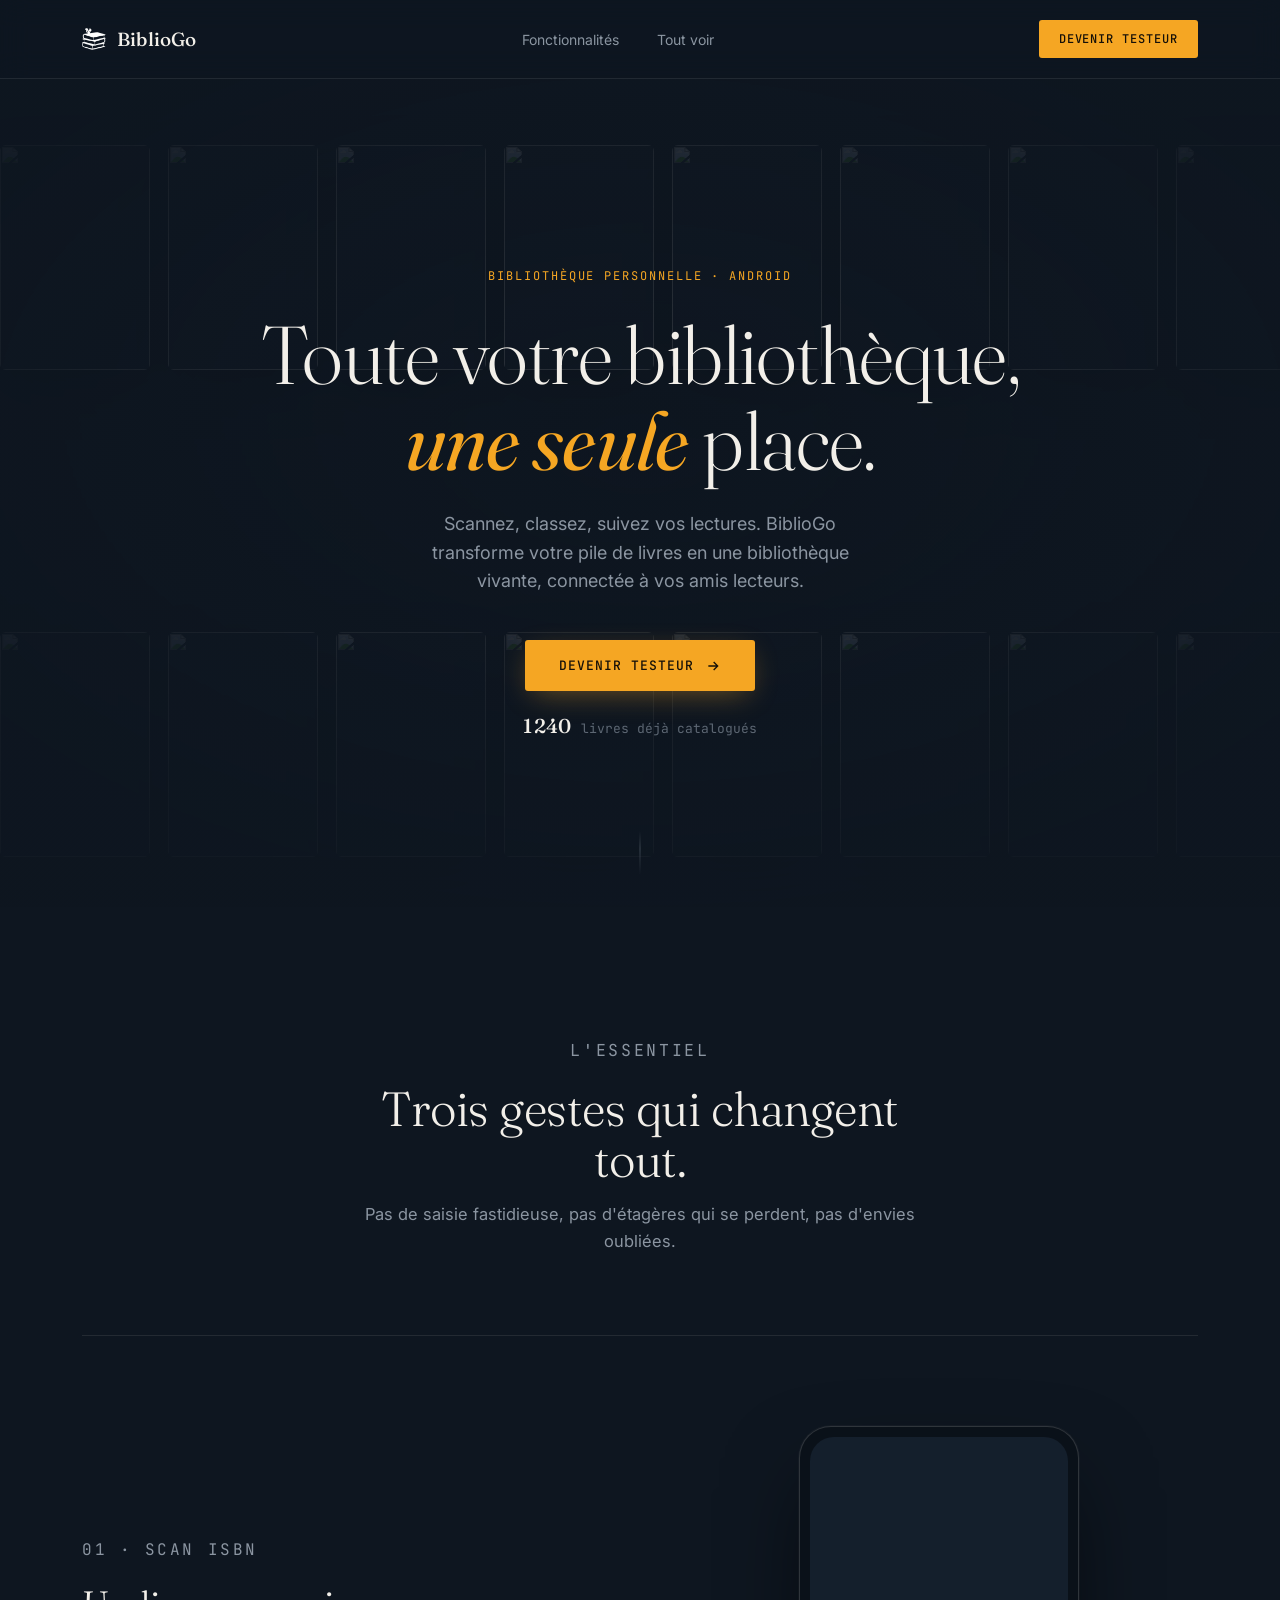
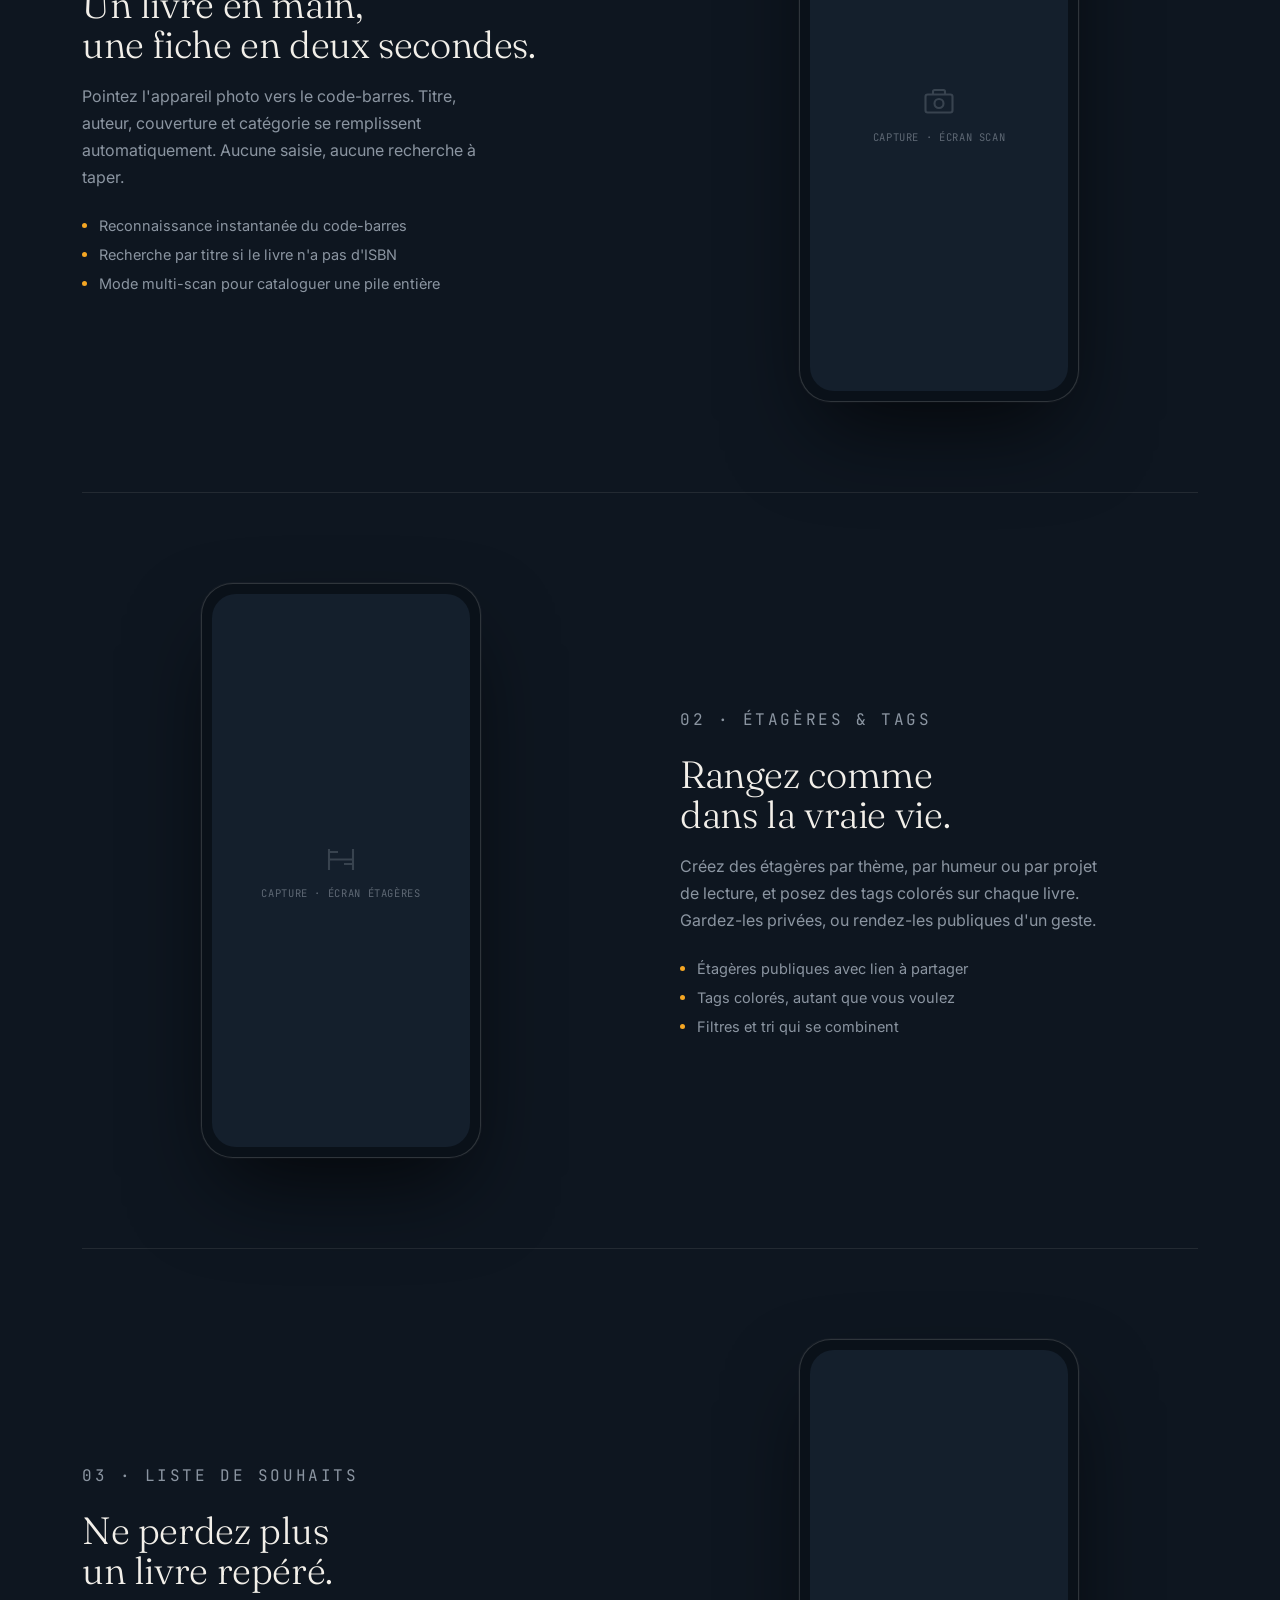
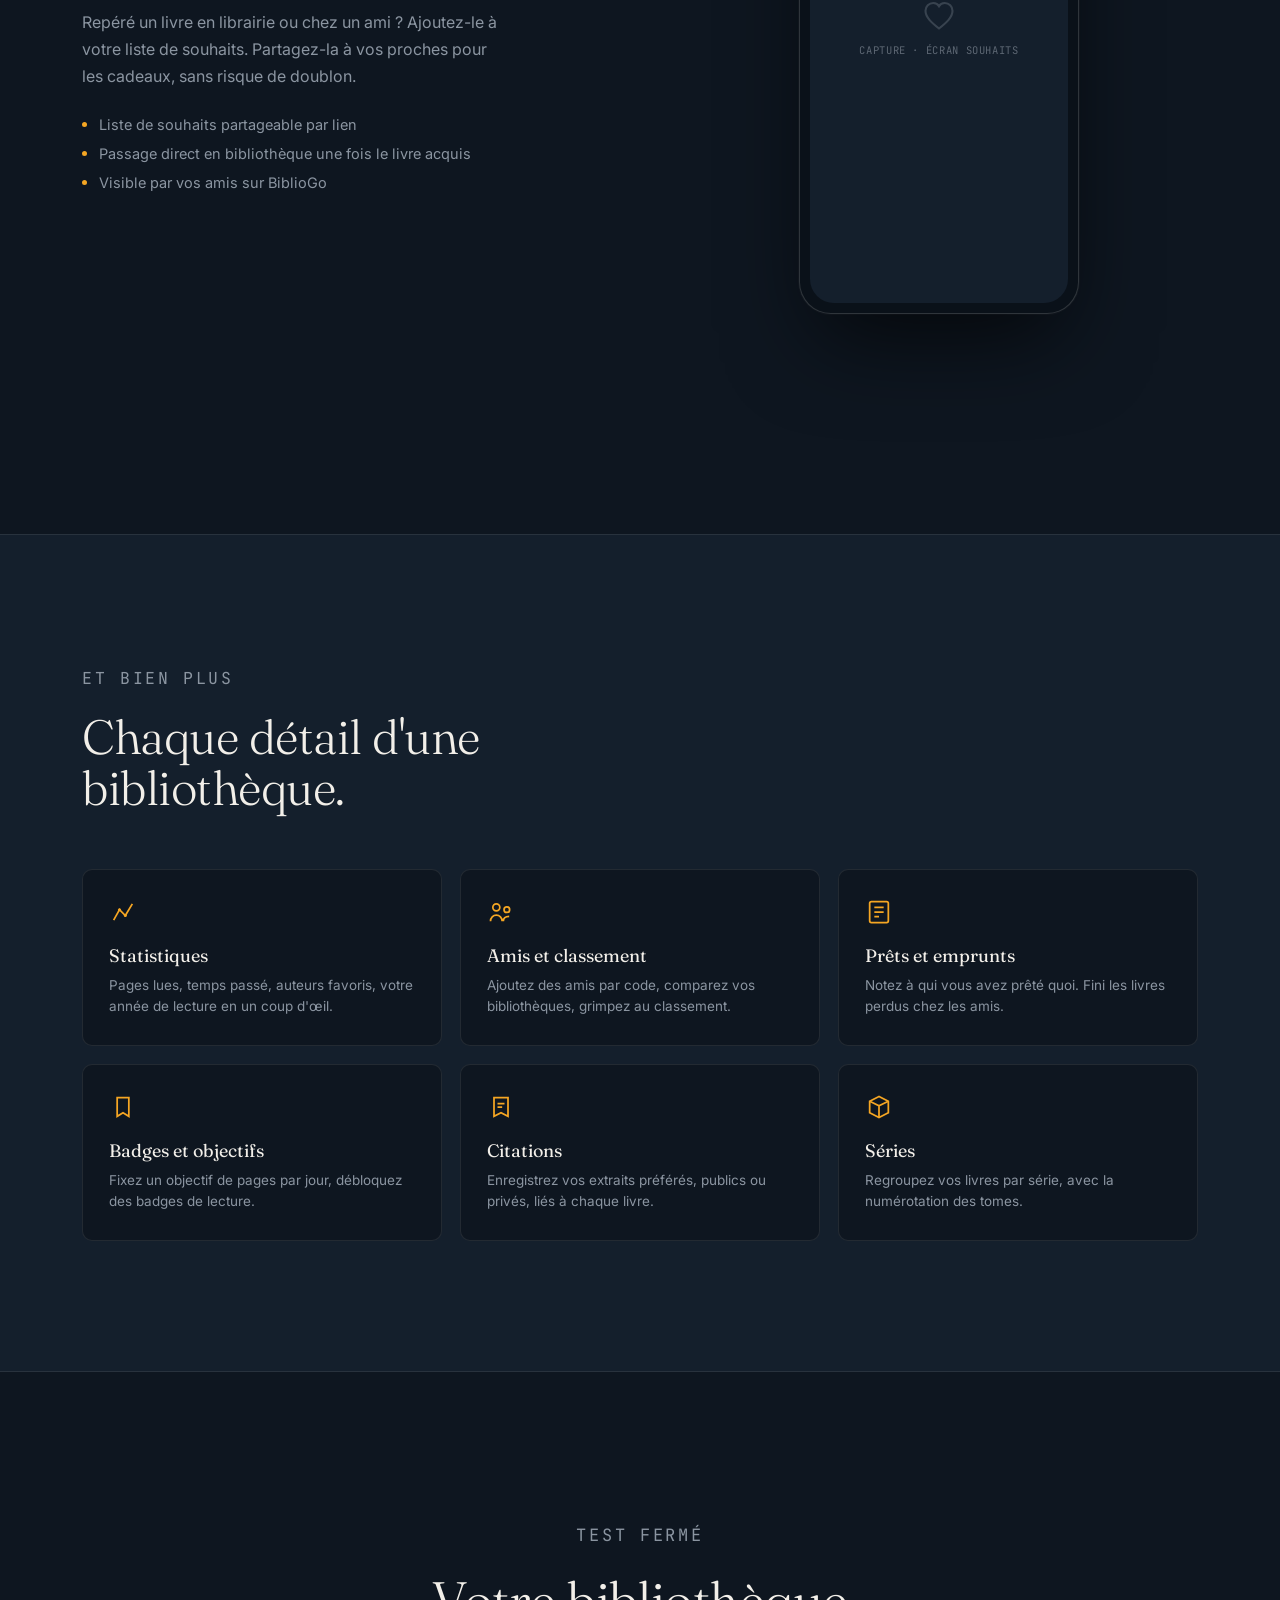
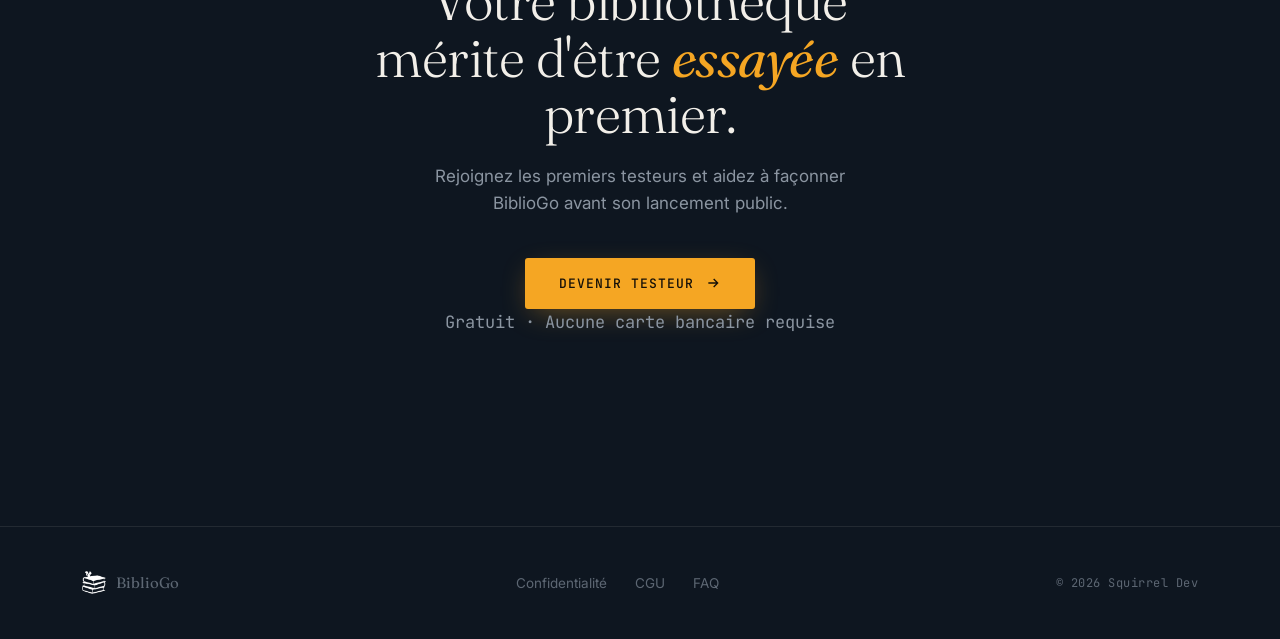
==== commit 88a77309: "Update index.html" ====
--- a/index.html
+++ b/index.html
@@ -377,51 +377,43 @@
     text-transform:uppercase;
   }
 
-  /* ---------- SLIDER ---------- */
-  .slider-section{
+  /* ---------- MORE FEATURES (CARTES) ---------- */
+  .more-features{
     background:var(--bg-alt);
     border-top:1px solid var(--line);
     border-bottom:1px solid var(--line);
   }
-  .slider-track{
-    display:flex;
-    gap:20px;
-    overflow-x:auto;
-    padding:6px 32px 20px;
-    margin:0 calc(-1 * (100vw - 100%) / 2 - 32px + 32px);
-    scroll-snap-type:x proximity;
-    scrollbar-width:none;
-  }
-  .slider-track::-webkit-scrollbar{ display:none; }
-  .slide-card{
-    flex:none;
-    scroll-snap-align:start;
-    width:280px;
+  .feature-card-grid{
+    display:grid;
+    grid-template-columns:repeat(3, 1fr);
+    gap:18px;
+  }
+  .feature-card{
     background:var(--bg);
     border:1px solid var(--line);
     border-radius:10px;
-    padding:32px 28px;
+    padding:28px 26px;
     transition:border-color .2s ease, transform .2s ease;
   }
-  .slide-card:hover{
+  .feature-card:hover{
     border-color:var(--amber-dim);
-    transform:translateY(-4px);
-  }
-  .slide-icon{
-    width:34px; height:34px;
+    transform:translateY(-3px);
+  }
+  .feature-card-icon{
+    width:28px; height:28px;
     color:var(--amber);
-    margin-bottom:22px;
-  }
-  .slide-icon svg{ width:100%; height:100%; }
-  .slide-card h4{
+    margin-bottom:18px;
+    display:block;
+  }
+  .feature-card h4{
     font-family:'Fraunces', serif;
     font-weight:400;
-    font-size:19px;
-    margin-bottom:10px;
-  }
-  .slide-card p{
-    font-size:14px;
-    line-height:1.6;
+    font-size:18px;
+    margin-bottom:8px;
+  }
+  .feature-card p{
+    font-size:13.5px;
+    line-height:1.55;
     color:var(--text-dim);
   }
 
@@ -473,6 +465,7 @@
     .feature-visual{ order:-1; }
     section{ padding:80px 0; }
     .cta{ padding:100px 0; }
+    .feature-card-grid{ grid-template-columns:repeat(2, 1fr); }
   }
   @media (max-width: 480px){
     .nav{ padding:16px 20px; }
@@ -480,6 +473,7 @@
     .hero{ min-height:82vh; padding:60px 0 40px; }
     .cv{ width:110px; height:165px; }
     .btn-primary{ padding:15px 26px; font-size:12px; }
+    .feature-card-grid{ grid-template-columns:1fr; }
   }
 
   @media (prefers-reduced-motion: reduce){
@@ -716,49 +710,44 @@
     </div>
   </section>
 
-  <!-- SLIDER TOUTES FEATURES -->
-  <section class="slider-section" id="slider">
-    <div class="wrap" style="padding-bottom:0;">
+  <!-- FEATURES SUPPLÉMENTAIRES EN CARTES -->
+  <section class="more-features" id="slider">
+    <div class="wrap">
       <div class="section-head" style="margin-bottom:56px;">
         <p class="eyebrow">Et bien plus</p>
         <h2>Chaque détail d'une bibliothèque.</h2>
       </div>
-    </div>
-    <div class="slider-track">
-      <div class="slide-card">
-        <div class="slide-icon"><svg viewBox="0 0 24 24" fill="none" stroke="currentColor" stroke-width="1.5"><path d="M4 19 L9 10 L14 15 L20 5"/><circle cx="9" cy="10" r="1.3" fill="currentColor" stroke="none"/><circle cx="14" cy="15" r="1.3" fill="currentColor" stroke="none"/></svg></div>
-        <h4>Statistiques</h4>
-        <p>Pages lues, temps passé, auteurs favoris, votre année de lecture en un coup d'œil.</p>
-      </div>
-      <div class="slide-card">
-        <div class="slide-icon"><svg viewBox="0 0 24 24" fill="none" stroke="currentColor" stroke-width="1.5"><circle cx="8" cy="8" r="3"/><circle cx="17" cy="10" r="2.4"/><path d="M3 20 c0-3.2 2.3-5.3 5-5.3 s5 2.1 5 5.3 M14 20 c0-2.6 1.6-4.3 5-4.3"/></svg></div>
-        <h4>Amis &amp; classement</h4>
-        <p>Ajoutez des amis par code, comparez vos bibliothèques, grimpez au classement.</p>
-      </div>
-      <div class="slide-card">
-        <div class="slide-icon"><svg viewBox="0 0 24 24" fill="none" stroke="currentColor" stroke-width="1.5"><rect x="4" y="3" width="16" height="18" rx="1.5"/><path d="M8 8 H16 M8 12 H16 M8 16 H12"/></svg></div>
-        <h4>Prêts &amp; emprunts</h4>
-        <p>Notez à qui vous avez prêté quoi. Fini les livres perdus chez les amis.</p>
-      </div>
-      <div class="slide-card">
-        <div class="slide-icon"><svg viewBox="0 0 24 24" fill="none" stroke="currentColor" stroke-width="1.5"><path d="M7 4 H17 L17 20 L12 17 L7 20 Z"/></svg></div>
-        <h4>Badges &amp; objectifs</h4>
-        <p>Fixez un objectif de pages par jour, débloquez des badges de lecture.</p>
-      </div>
-      <div class="slide-card">
-        <div class="slide-icon"><svg viewBox="0 0 24 24" fill="none" stroke="currentColor" stroke-width="1.5"><path d="M6 4 H18 V20 L12 17 L6 20 Z"/><path d="M9 9 H15 M9 12 H13"/></svg></div>
-        <h4>Citations</h4>
-        <p>Enregistrez vos extraits préférés, publics ou privés, liés à chaque livre.</p>
-      </div>
-      <div class="slide-card">
-        <div class="slide-icon"><svg viewBox="0 0 24 24" fill="none" stroke="currentColor" stroke-width="1.5"><path d="M12 3 L4 7 V17 L12 21 L20 17 V7 Z"/><path d="M4 7 L12 11 L20 7 M12 11 V21"/></svg></div>
-        <h4>Séries</h4>
-        <p>Regroupez vos livres par série, avec la numérotation des tomes.</p>
-      </div>
-      <div class="slide-card">
-        <div class="slide-icon"><svg viewBox="0 0 24 24" fill="none" stroke="currentColor" stroke-width="1.5"><rect x="4" y="4" width="16" height="16" rx="2"/><path d="M4 10 H20 M10 10 V20"/></svg></div>
-        <h4>Import / export</h4>
-        <p>Importez votre bibliothèque via CSV, exportez vos données à tout moment.</p>
+      <div class="feature-card-grid">
+        <div class="feature-card">
+          <svg viewBox="0 0 24 24" fill="none" stroke="currentColor" stroke-width="1.5" class="feature-card-icon"><path d="M4 19 L9 10 L14 15 L20 5"/><circle cx="9" cy="10" r="1.3" fill="currentColor" stroke="none"/><circle cx="14" cy="15" r="1.3" fill="currentColor" stroke="none"/></svg>
+          <h4>Statistiques</h4>
+          <p>Pages lues, temps passé, auteurs favoris, votre année de lecture en un coup d'œil.</p>
+        </div>
+        <div class="feature-card">
+          <svg viewBox="0 0 24 24" fill="none" stroke="currentColor" stroke-width="1.5" class="feature-card-icon"><circle cx="8" cy="8" r="3"/><circle cx="17" cy="10" r="2.4"/><path d="M3 20 c0-3.2 2.3-5.3 5-5.3 s5 2.1 5 5.3 M14 20 c0-2.6 1.6-4.3 5-4.3"/></svg>
+          <h4>Amis et classement</h4>
+          <p>Ajoutez des amis par code, comparez vos bibliothèques, grimpez au classement.</p>
+        </div>
+        <div class="feature-card">
+          <svg viewBox="0 0 24 24" fill="none" stroke="currentColor" stroke-width="1.5" class="feature-card-icon"><rect x="4" y="3" width="16" height="18" rx="1.5"/><path d="M8 8 H16 M8 12 H16 M8 16 H12"/></svg>
+          <h4>Prêts et emprunts</h4>
+          <p>Notez à qui vous avez prêté quoi. Fini les livres perdus chez les amis.</p>
+        </div>
+        <div class="feature-card">
+          <svg viewBox="0 0 24 24" fill="none" stroke="currentColor" stroke-width="1.5" class="feature-card-icon"><path d="M7 4 H17 L17 20 L12 17 L7 20 Z"/></svg>
+          <h4>Badges et objectifs</h4>
+          <p>Fixez un objectif de pages par jour, débloquez des badges de lecture.</p>
+        </div>
+        <div class="feature-card">
+          <svg viewBox="0 0 24 24" fill="none" stroke="currentColor" stroke-width="1.5" class="feature-card-icon"><path d="M6 4 H18 V20 L12 17 L6 20 Z"/><path d="M9 9 H15 M9 12 H13"/></svg>
+          <h4>Citations</h4>
+          <p>Enregistrez vos extraits préférés, publics ou privés, liés à chaque livre.</p>
+        </div>
+        <div class="feature-card">
+          <svg viewBox="0 0 24 24" fill="none" stroke="currentColor" stroke-width="1.5" class="feature-card-icon"><path d="M12 3 L4 7 V17 L12 21 L20 17 V7 Z"/><path d="M4 7 L12 11 L20 7 M12 11 V21"/></svg>
+          <h4>Séries</h4>
+          <p>Regroupez vos livres par série, avec la numérotation des tomes.</p>
+        </div>
       </div>
     </div>
   </section>
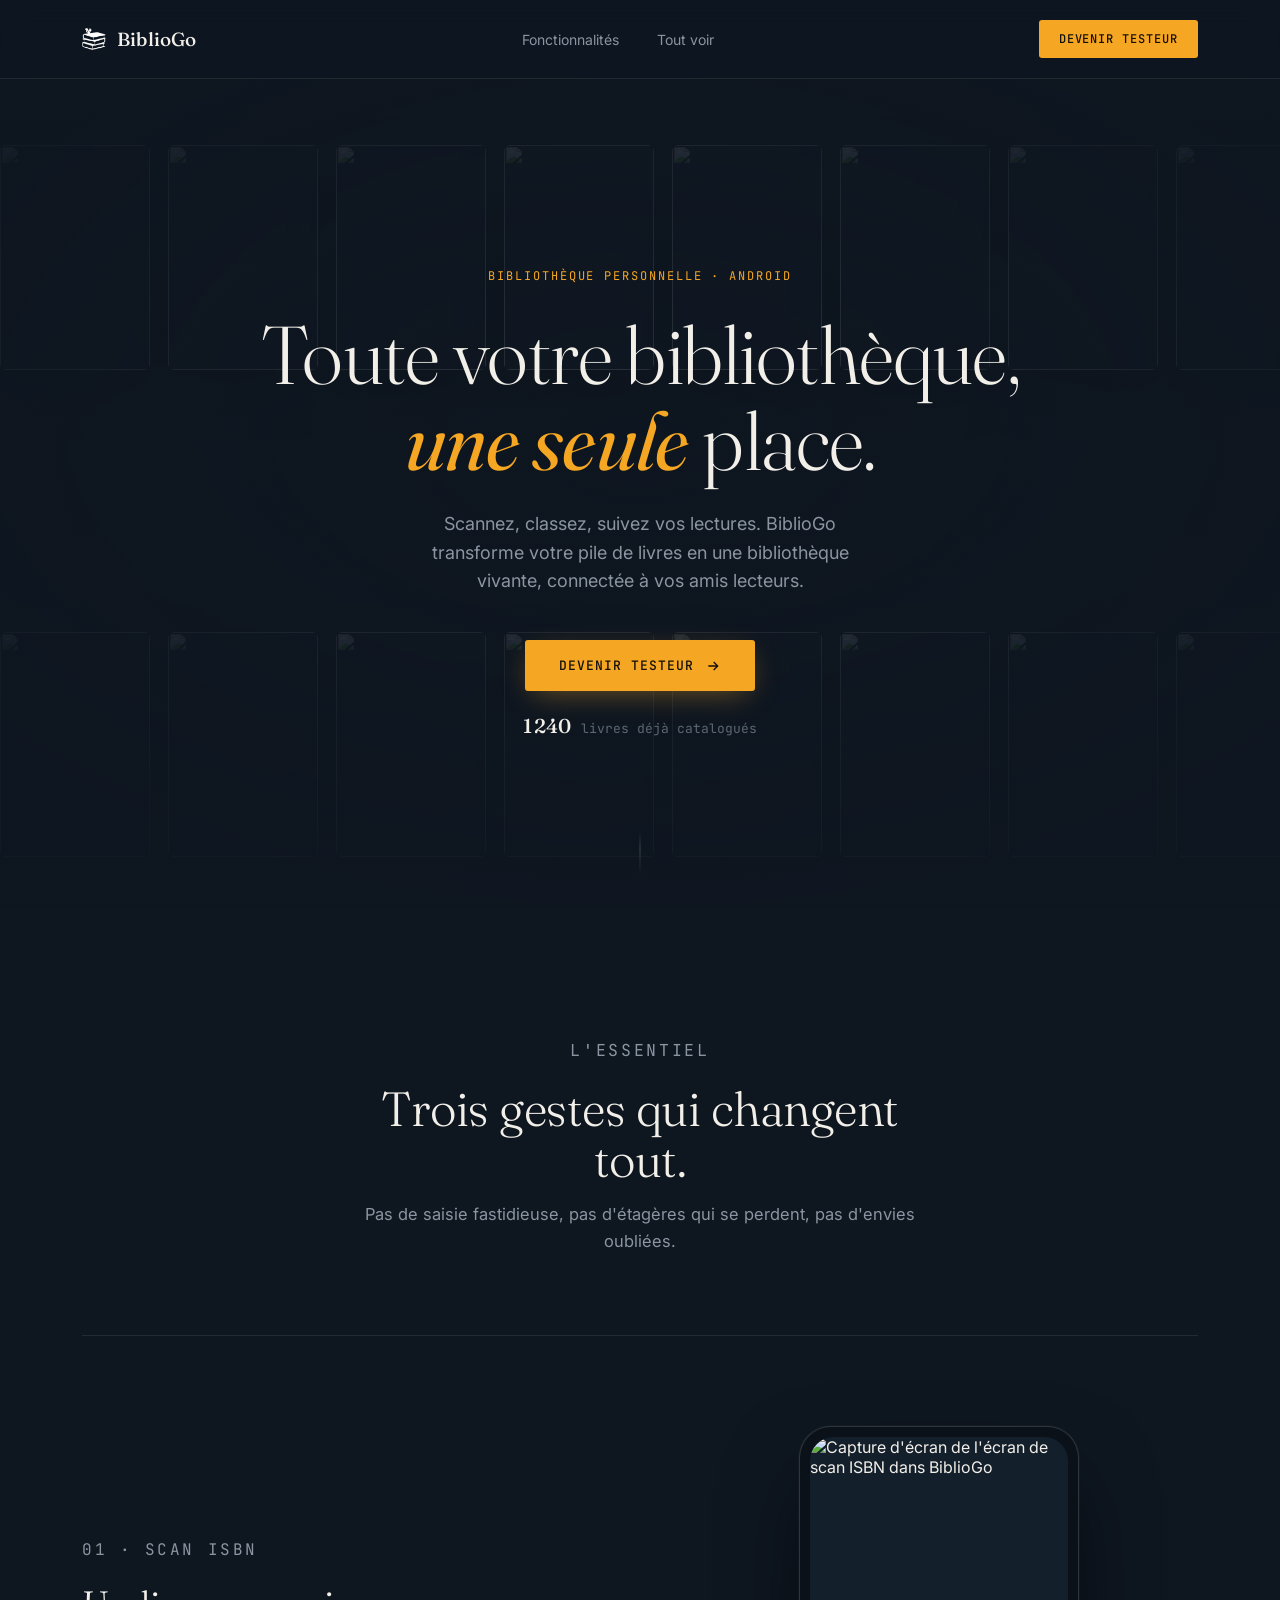
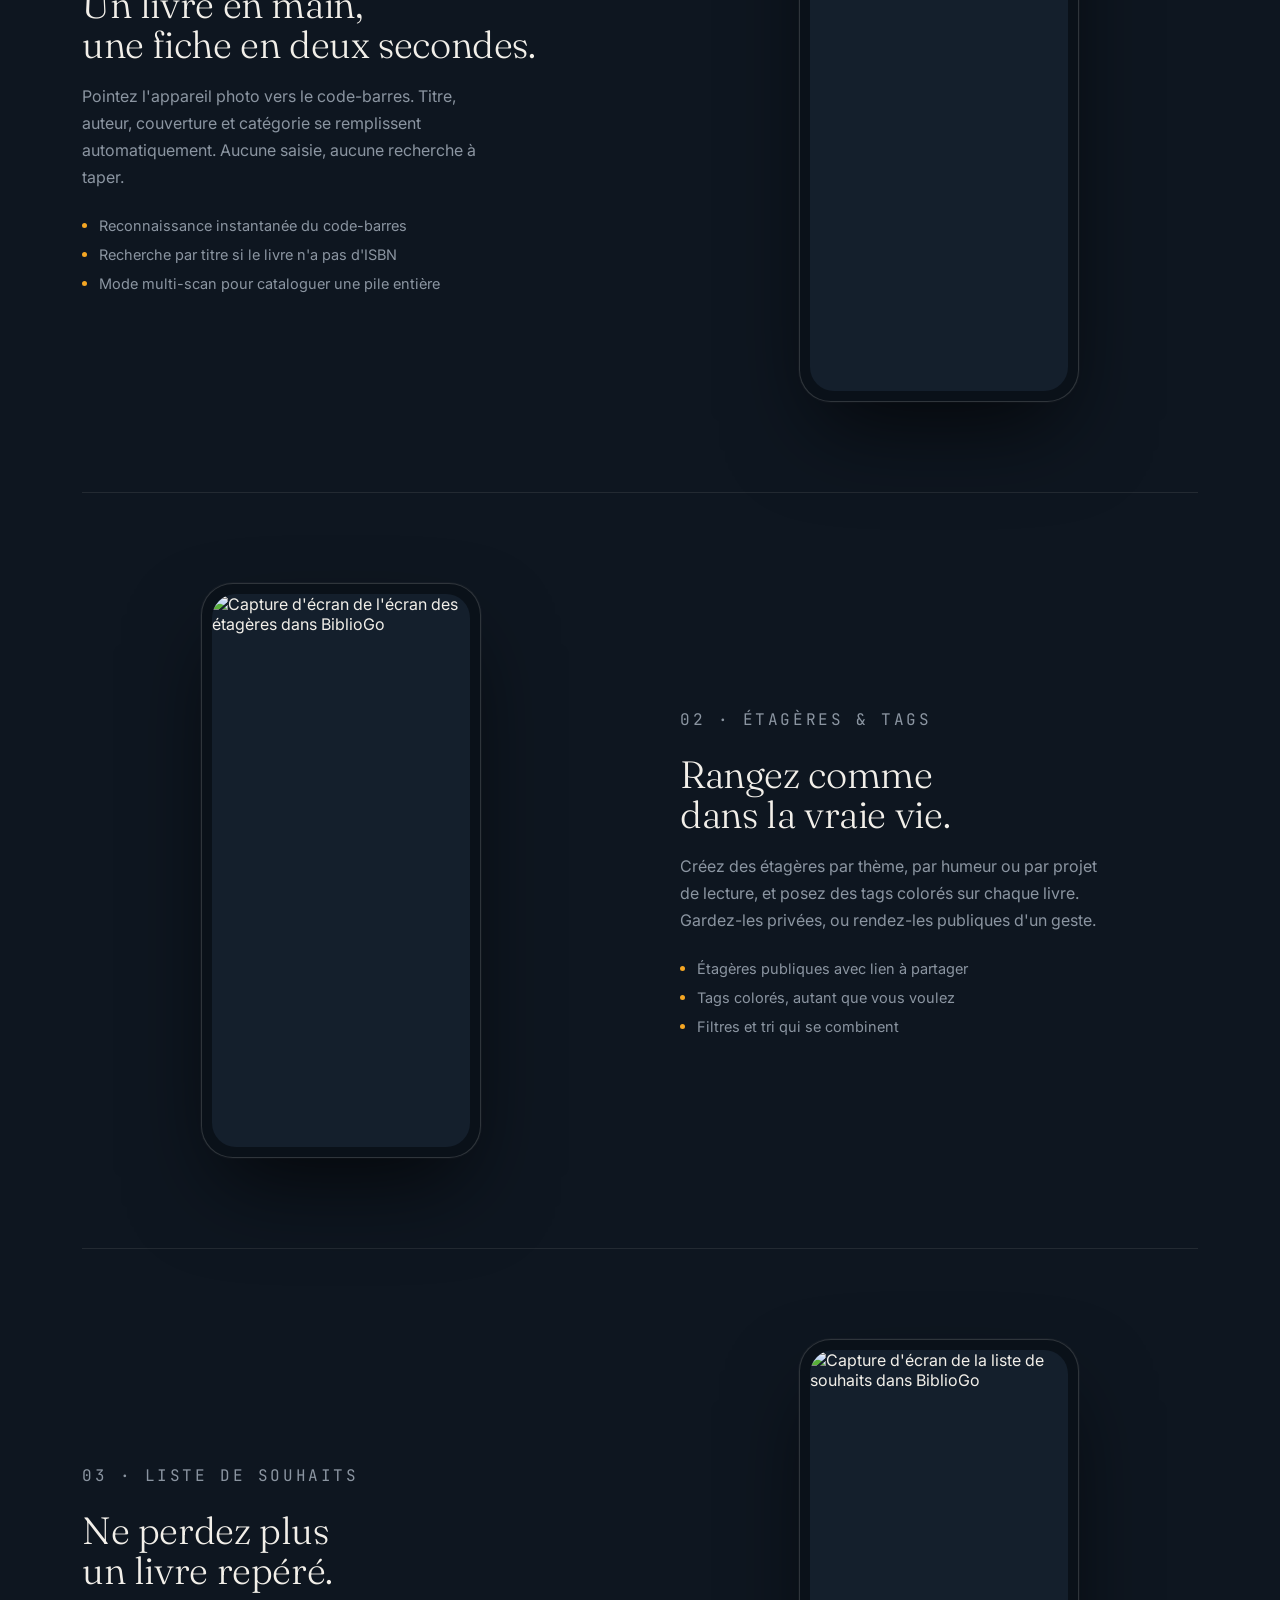
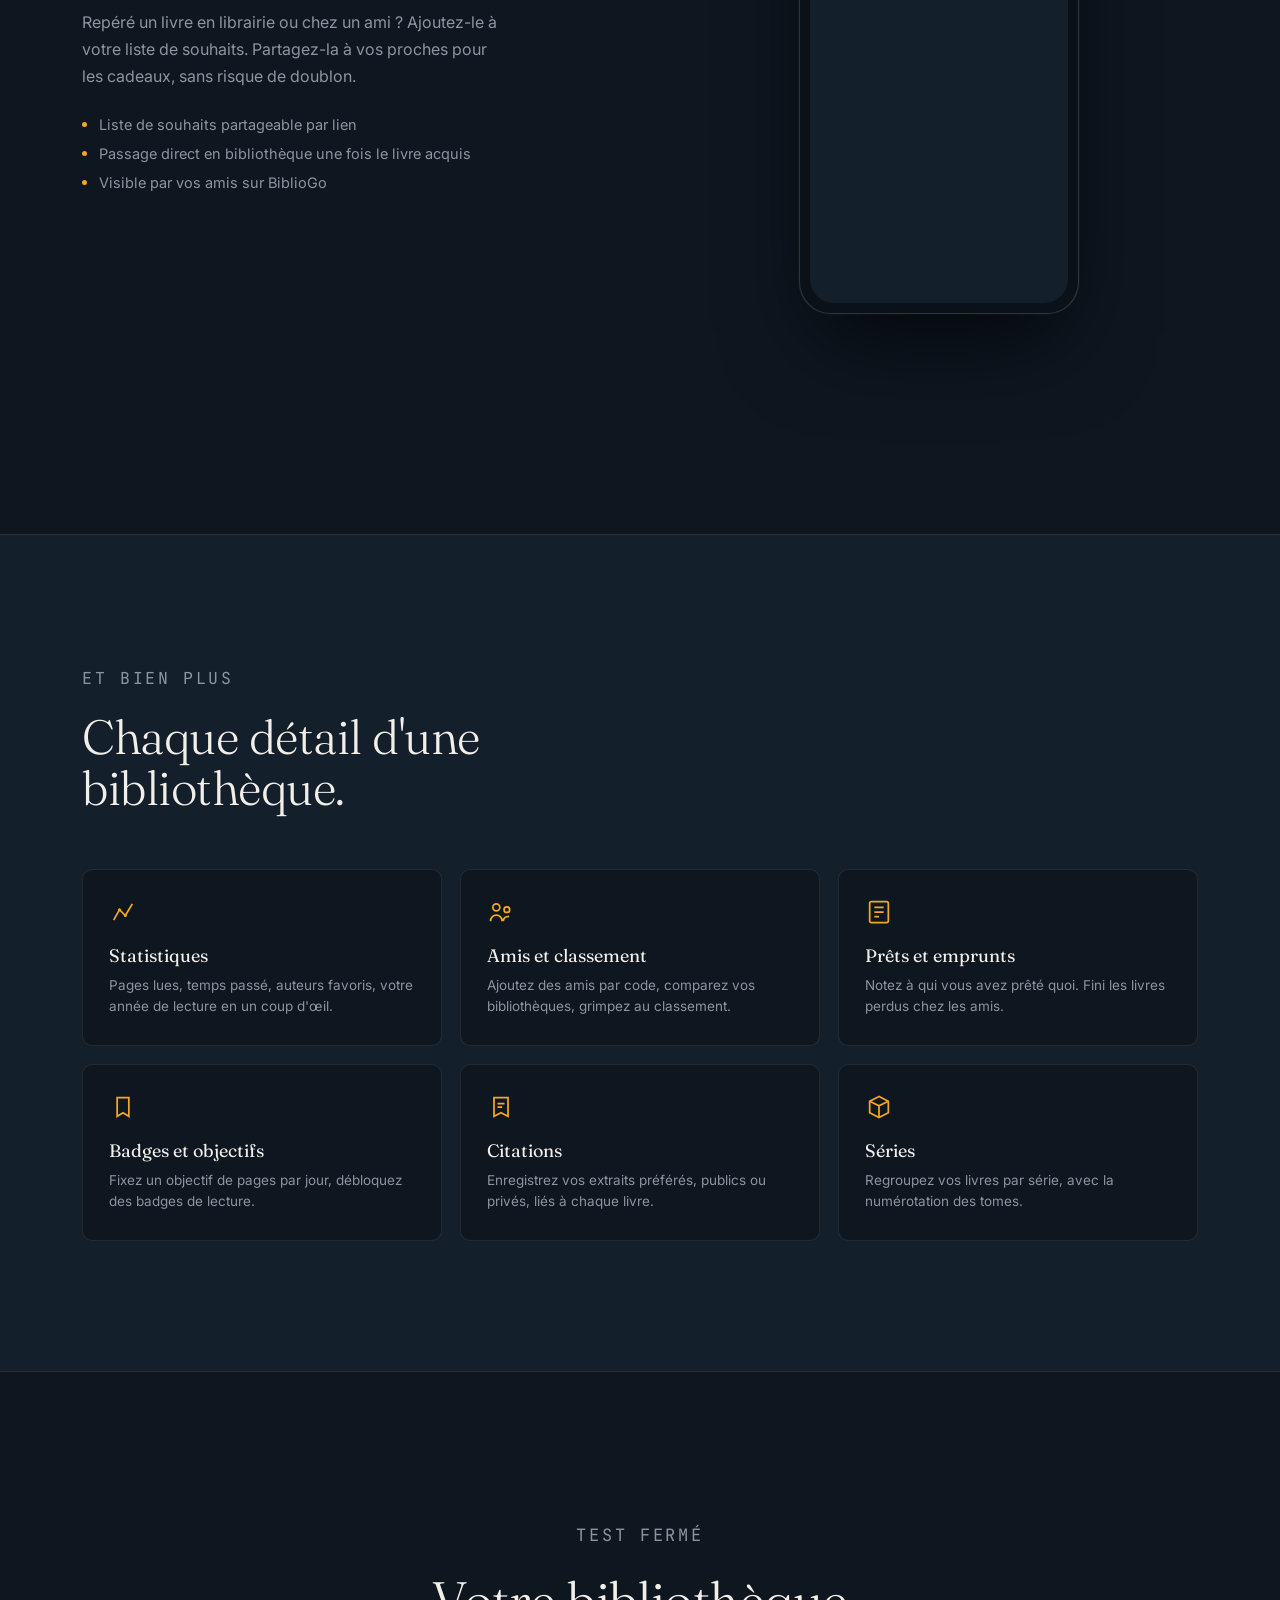
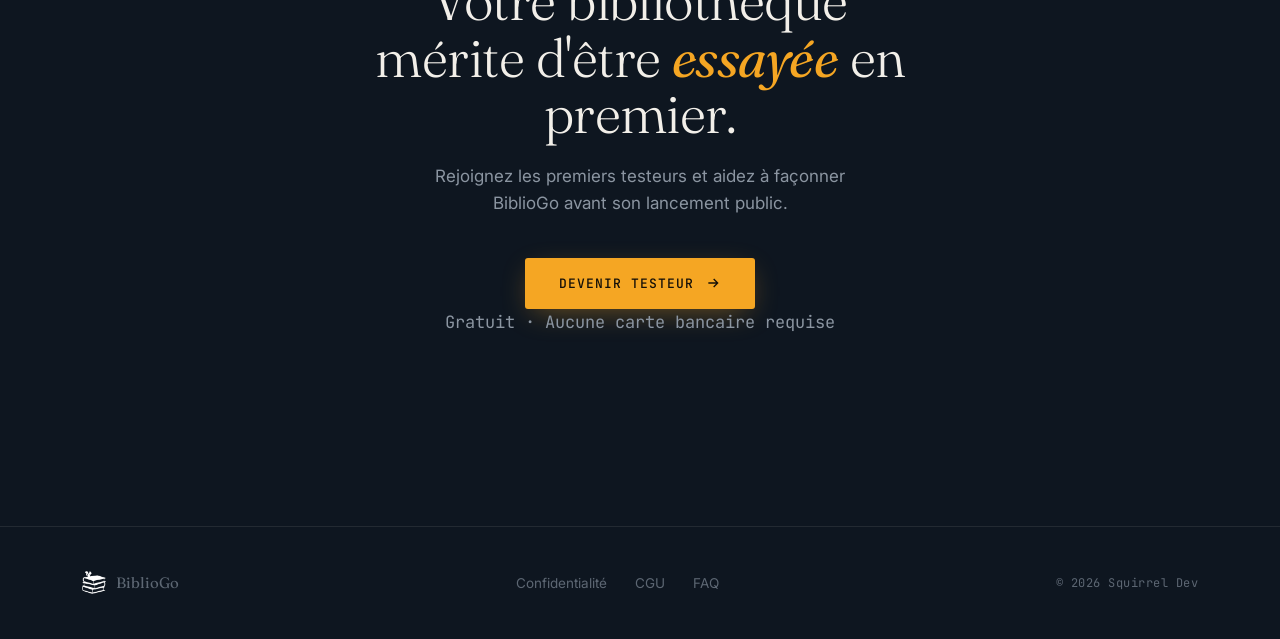
==== commit 5c7aa4b0: "Update index.html" ====
--- a/index.html
+++ b/index.html
@@ -360,21 +360,11 @@
     align-items:center;
     justify-content:center;
   }
-  .device-placeholder{
-    display:flex;
-    flex-direction:column;
-    align-items:center;
-    gap:10px;
-    color:var(--text-faint);
-    padding:20px;
-    text-align:center;
-  }
-  .device-placeholder svg{ width:36px; height:36px; opacity:0.5; }
-  .device-placeholder span{
-    font-family:'JetBrains Mono', monospace;
-    font-size:10.5px;
-    letter-spacing:0.06em;
-    text-transform:uppercase;
+  .device-screen img{
+    width:100%;
+    height:100%;
+    object-fit:cover;
+    display:block;
   }
 
   /* ---------- MORE FEATURES (CARTES) ---------- */
@@ -652,10 +642,7 @@
         <div class="feature-visual">
           <div class="device-frame">
             <div class="device-screen">
-              <div class="device-placeholder">
-                <svg viewBox="0 0 24 24" fill="none" stroke="currentColor" stroke-width="1.4"><rect x="3" y="7" width="18" height="12" rx="1.5"/><path d="M8 7 V5 a1 1 0 0 1 1-1 h6 a1 1 0 0 1 1 1 v2"/><circle cx="12" cy="13" r="3"/></svg>
-                <span>Capture · écran scan</span>
-              </div>
+              <img src="assets/screen-scan.png" alt="Capture d'écran de l'écran de scan ISBN dans BiblioGo">
             </div>
           </div>
         </div>
@@ -675,10 +662,7 @@
         <div class="feature-visual">
           <div class="device-frame">
             <div class="device-screen">
-              <div class="device-placeholder">
-                <svg viewBox="0 0 24 24" fill="none" stroke="currentColor" stroke-width="1.4"><path d="M4 20 V6 M20 20 V6 M4 13 H20 M4 8 H10 M14 16 H20"/></svg>
-                <span>Capture · écran étagères</span>
-              </div>
+              <img src="assets/screen-shelves.png" alt="Capture d'écran de l'écran des étagères dans BiblioGo">
             </div>
           </div>
         </div>
@@ -698,10 +682,7 @@
         <div class="feature-visual">
           <div class="device-frame">
             <div class="device-screen">
-              <div class="device-placeholder">
-                <svg viewBox="0 0 24 24" fill="none" stroke="currentColor" stroke-width="1.4"><path d="M12 21 C7 17 3 13.5 3 9.2 C3 6.3 5.3 4 8.2 4 C9.9 4 11.3 4.8 12 6.1 C12.7 4.8 14.1 4 15.8 4 C18.7 4 21 6.3 21 9.2 C21 13.5 17 17 12 21 Z"/></svg>
-                <span>Capture · écran souhaits</span>
-              </div>
+              <img src="assets/screen-wishlist.png" alt="Capture d'écran de la liste de souhaits dans BiblioGo">
             </div>
           </div>
         </div>
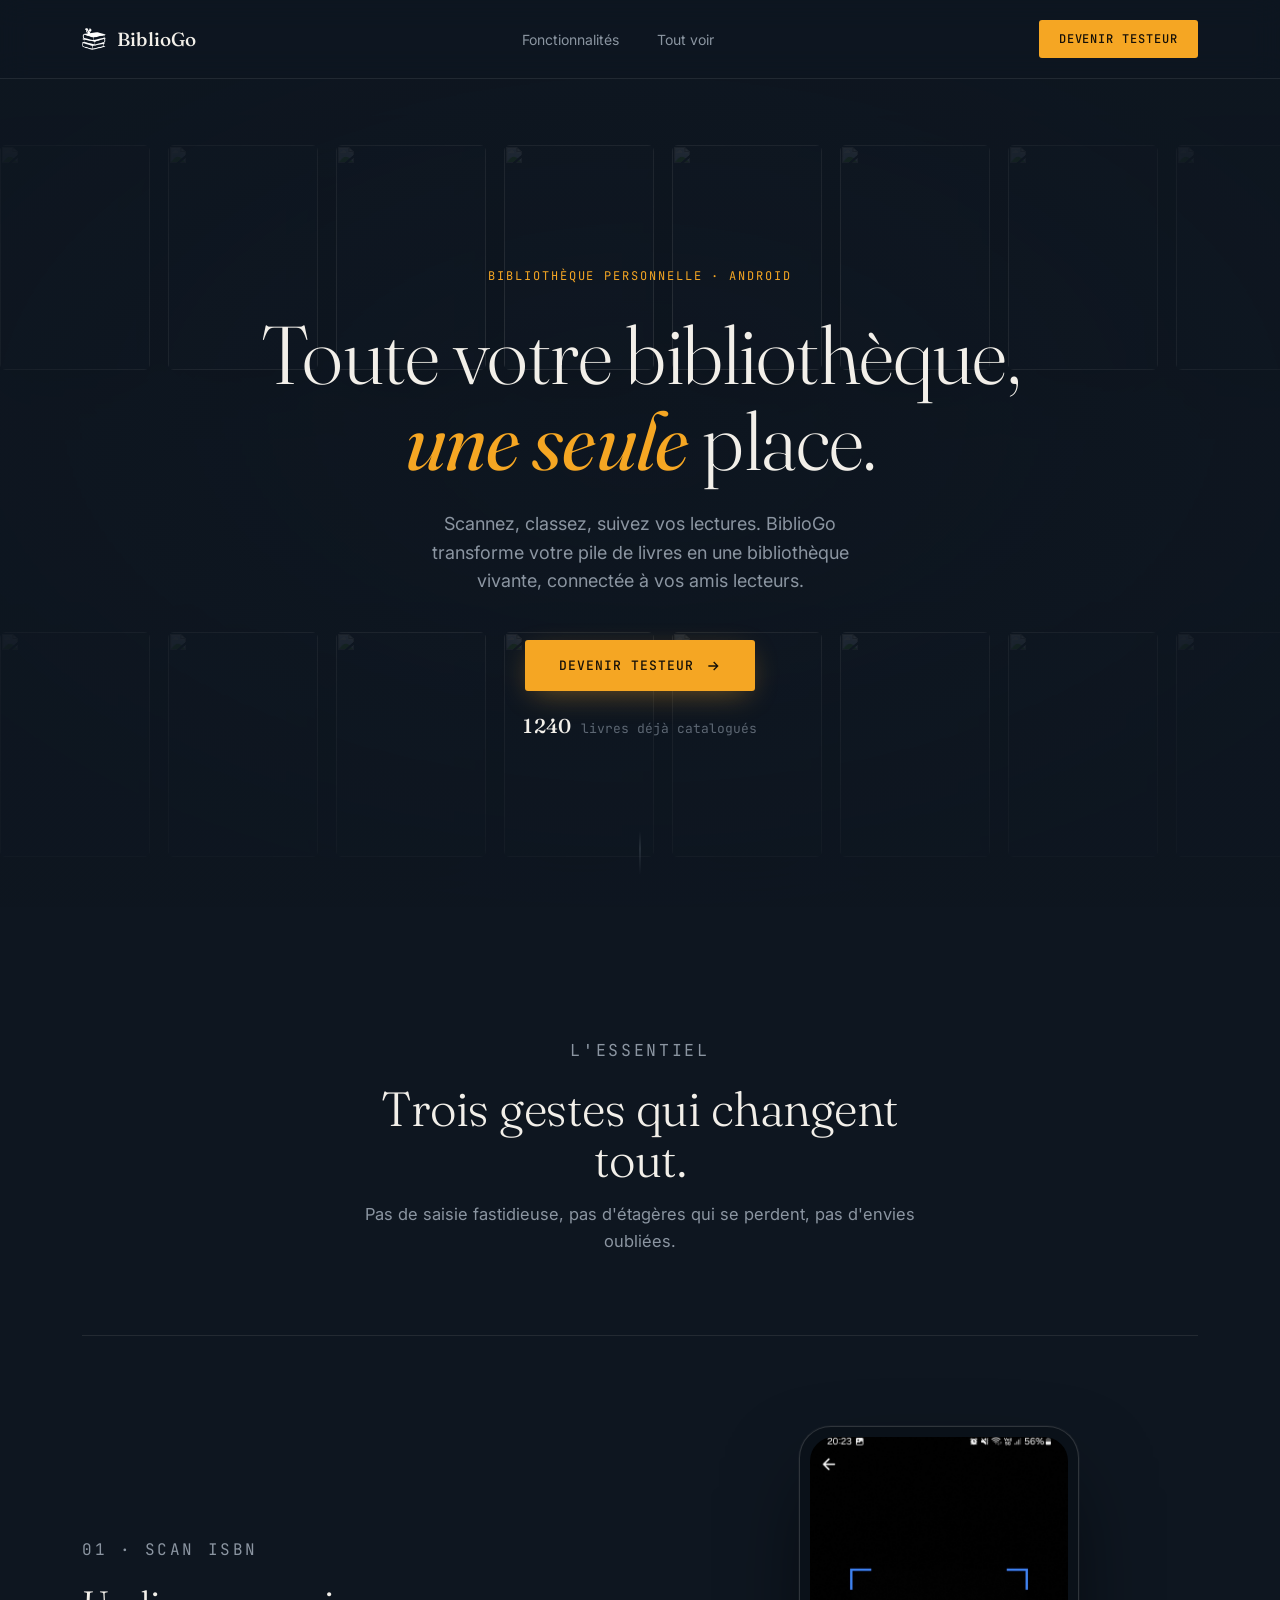
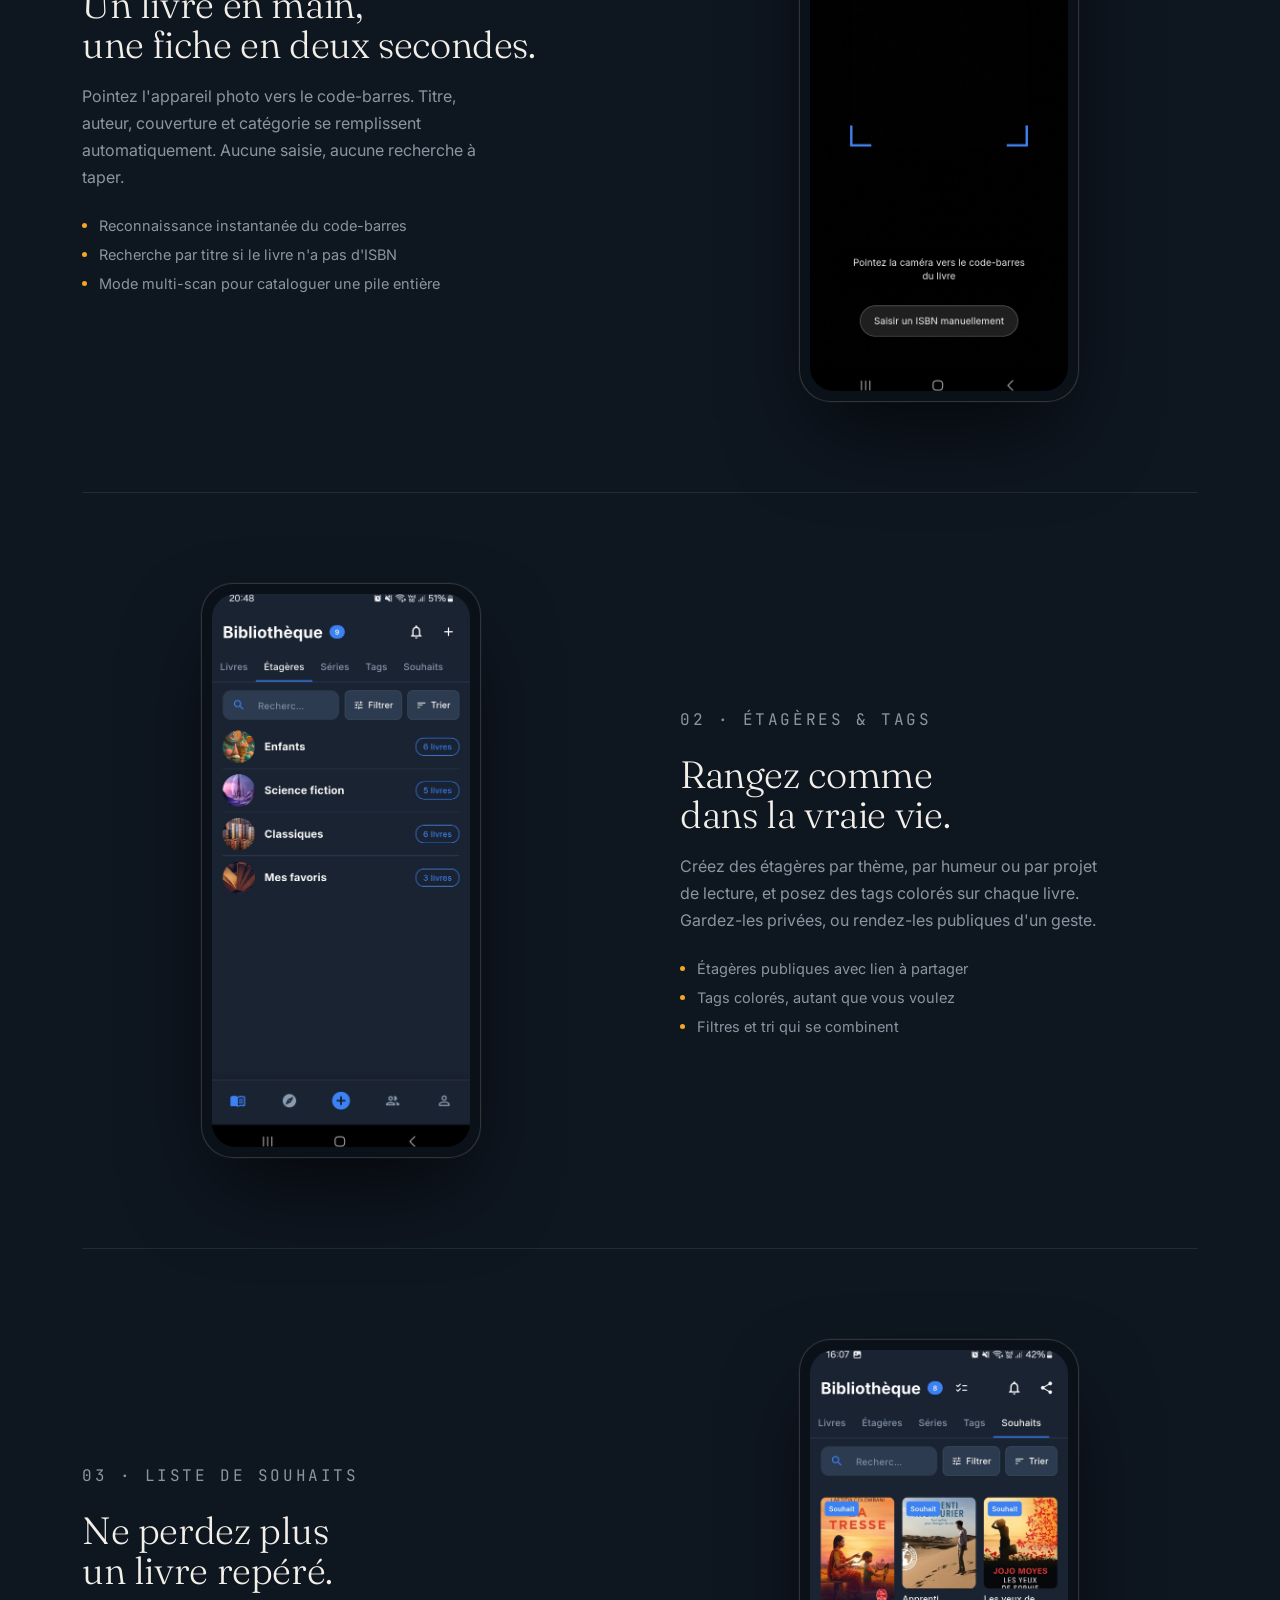
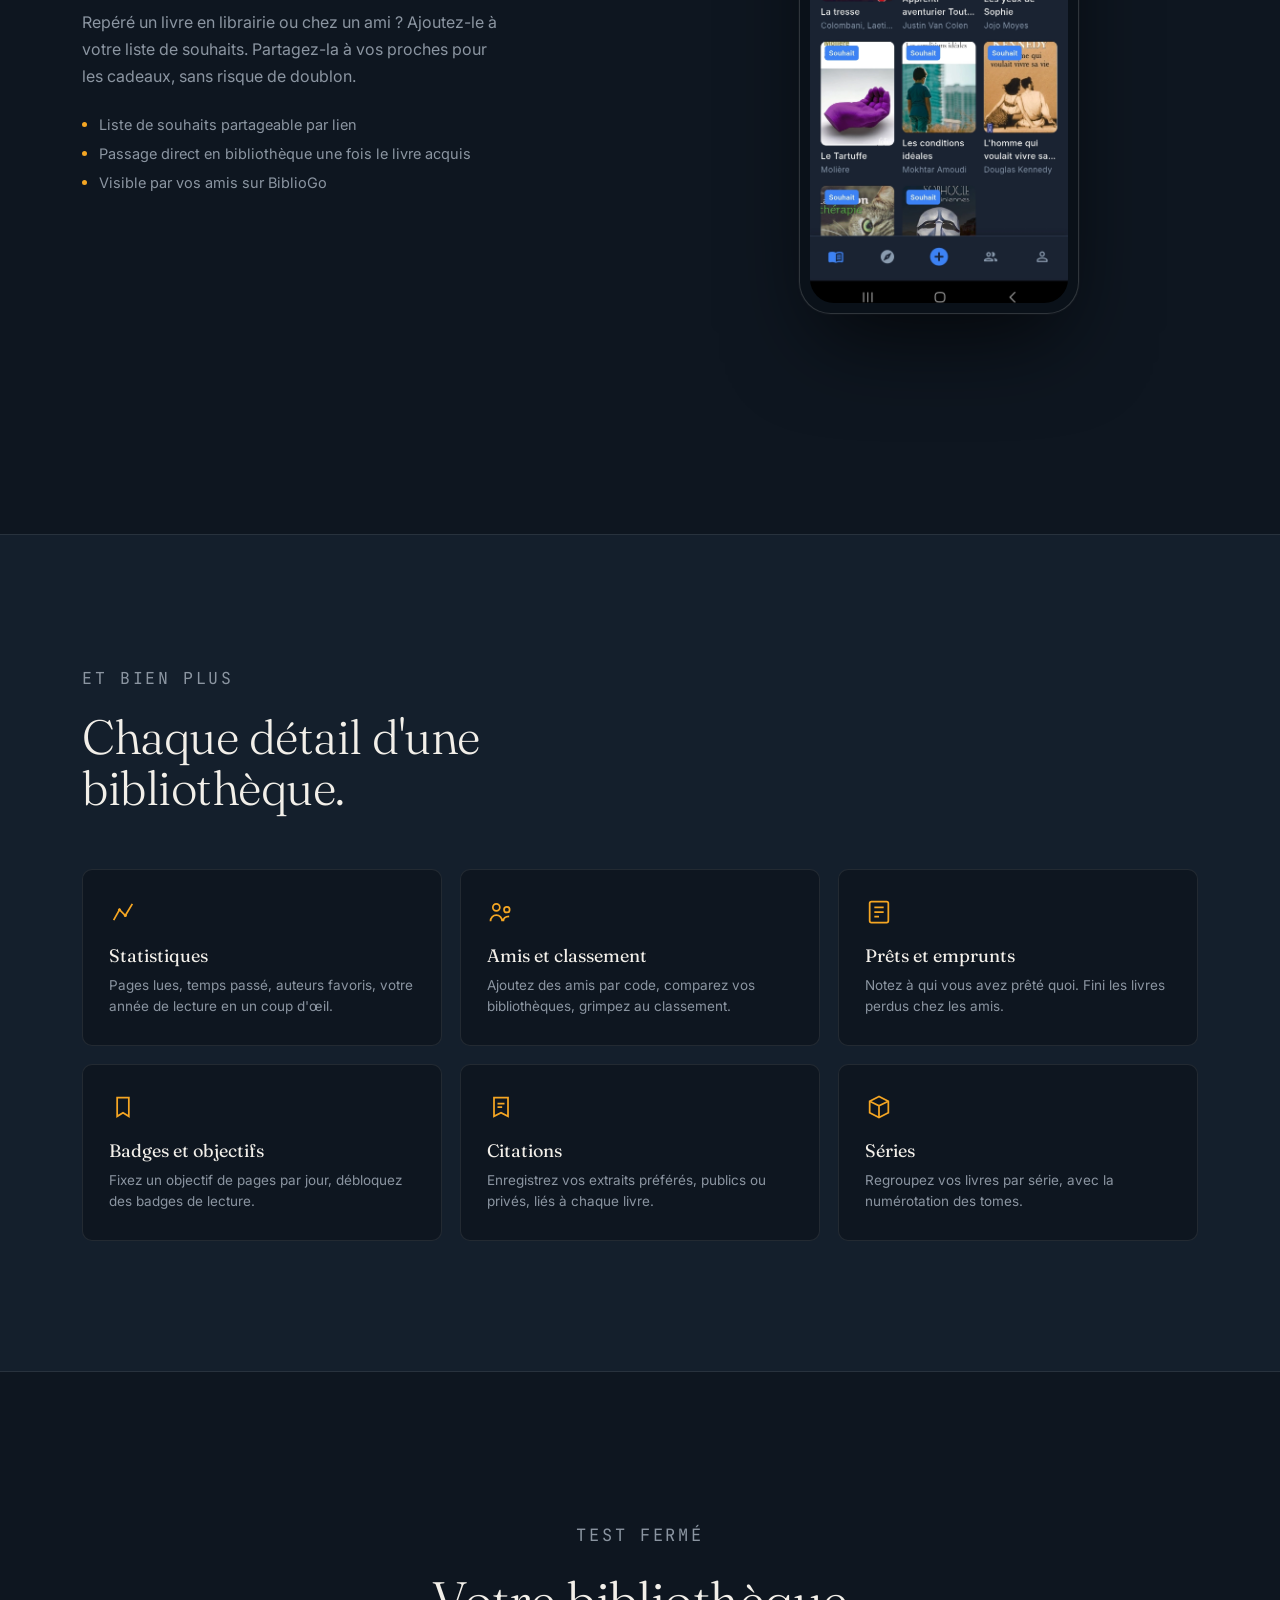
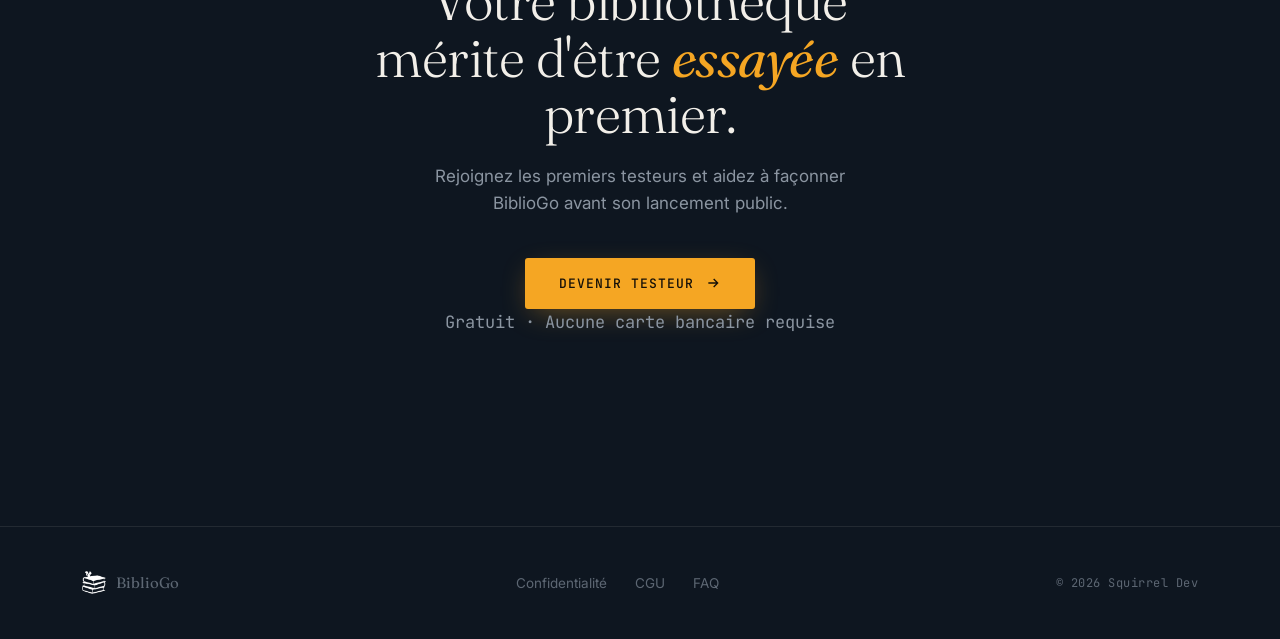
==== commit 88b6e5d7: "Update index.html" ====
--- a/index.html
+++ b/index.html
@@ -642,7 +642,7 @@
         <div class="feature-visual">
           <div class="device-frame">
             <div class="device-screen">
-              <img src="assets/screen-scan.png" alt="Capture d'écran de l'écran de scan ISBN dans BiblioGo">
+              <img src="assets/screen-scan.webp" alt="Capture d'écran de l'écran de scan ISBN dans BiblioGo">
             </div>
           </div>
         </div>
@@ -662,7 +662,7 @@
         <div class="feature-visual">
           <div class="device-frame">
             <div class="device-screen">
-              <img src="assets/screen-shelves.png" alt="Capture d'écran de l'écran des étagères dans BiblioGo">
+              <img src="assets/screen-shelves.webp" alt="Capture d'écran de l'écran des étagères dans BiblioGo">
             </div>
           </div>
         </div>
@@ -682,7 +682,7 @@
         <div class="feature-visual">
           <div class="device-frame">
             <div class="device-screen">
-              <img src="assets/screen-wishlist.png" alt="Capture d'écran de la liste de souhaits dans BiblioGo">
+              <img src="assets/screen-wishlist.webp" alt="Capture d'écran de la liste de souhaits dans BiblioGo">
             </div>
           </div>
         </div>
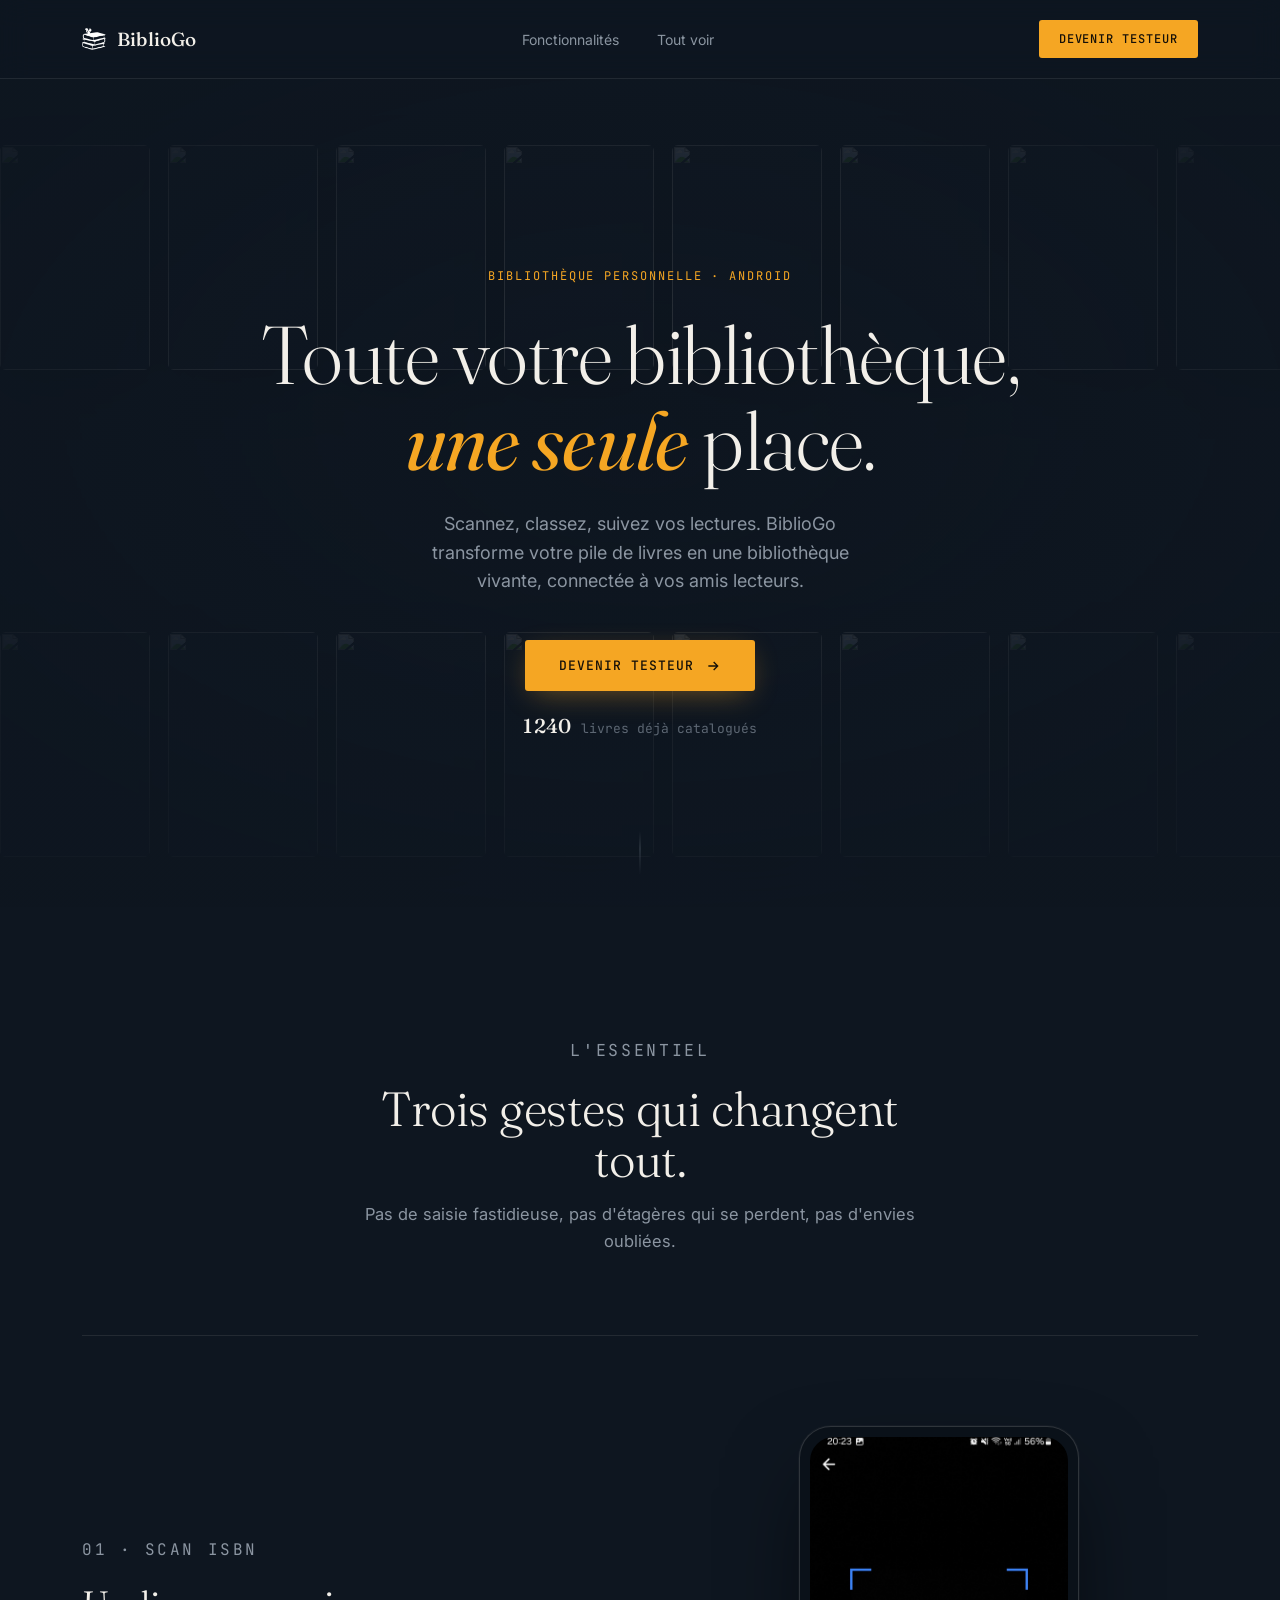
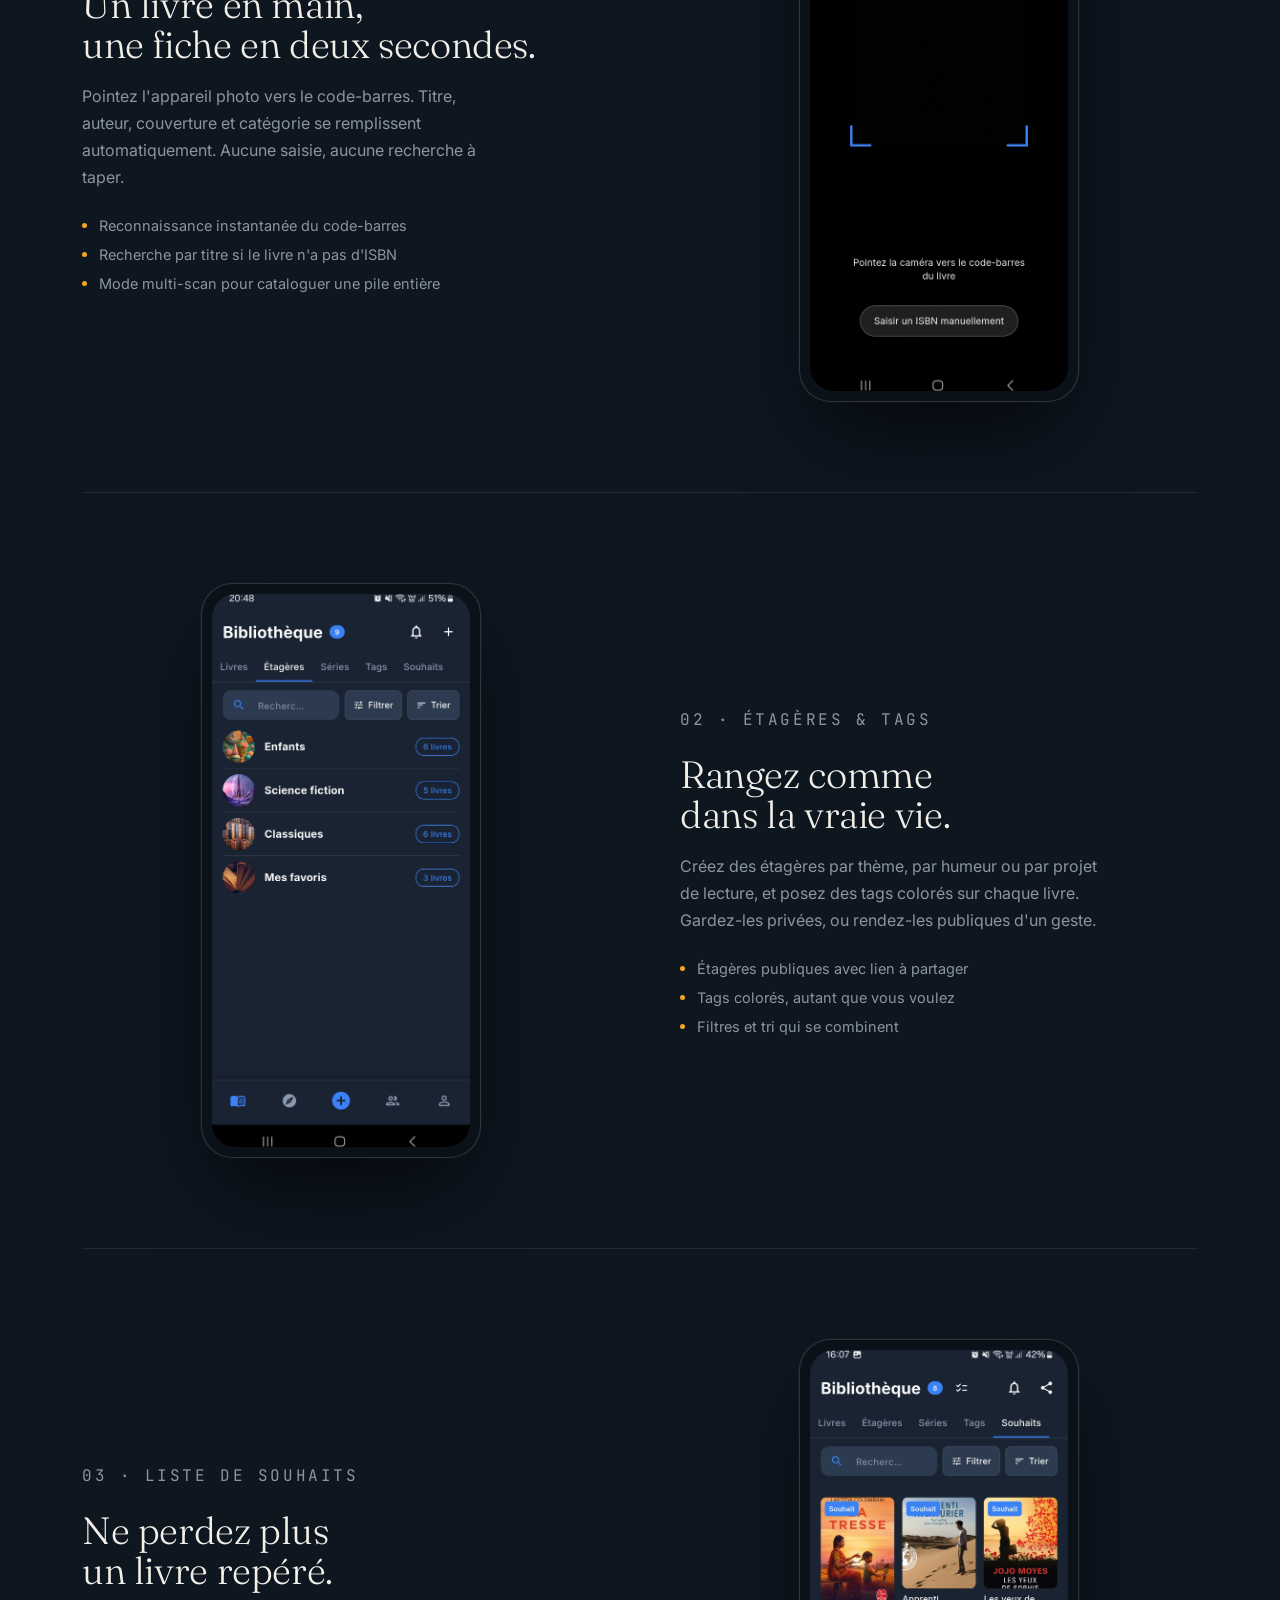
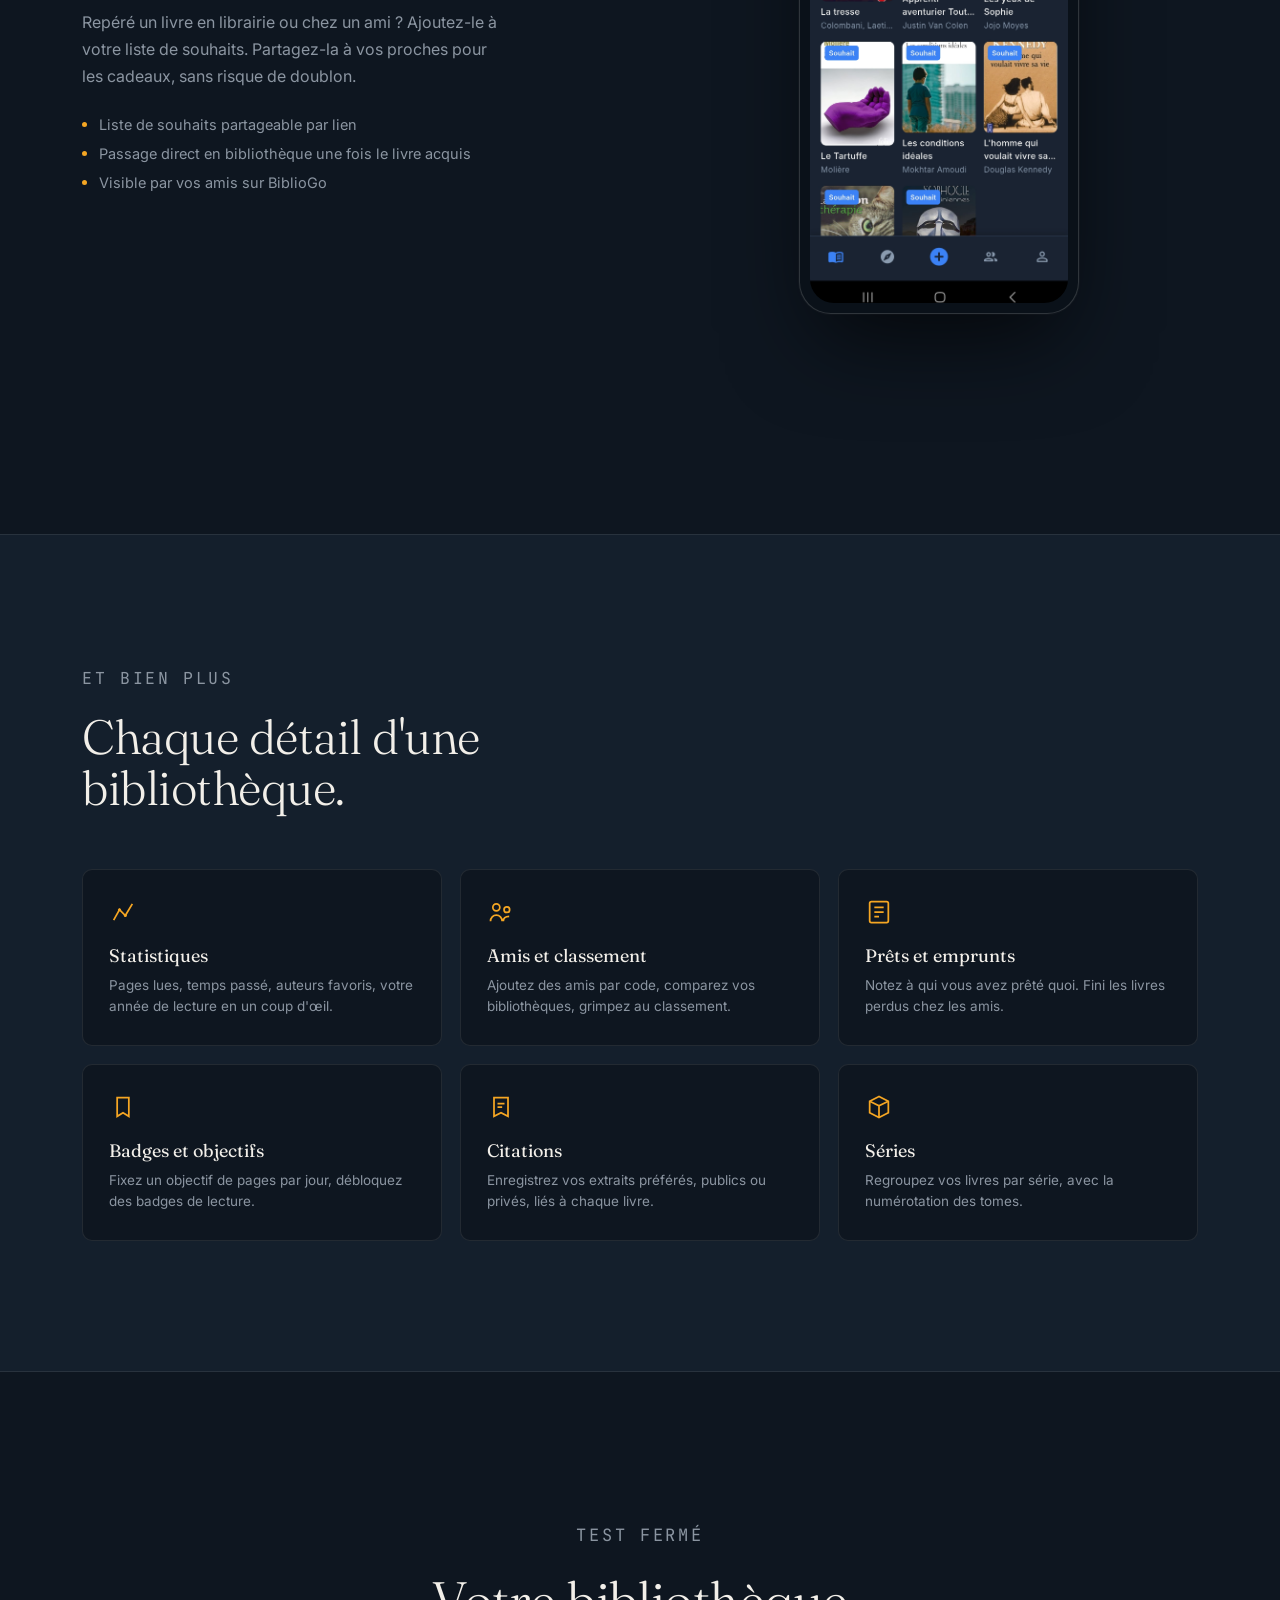
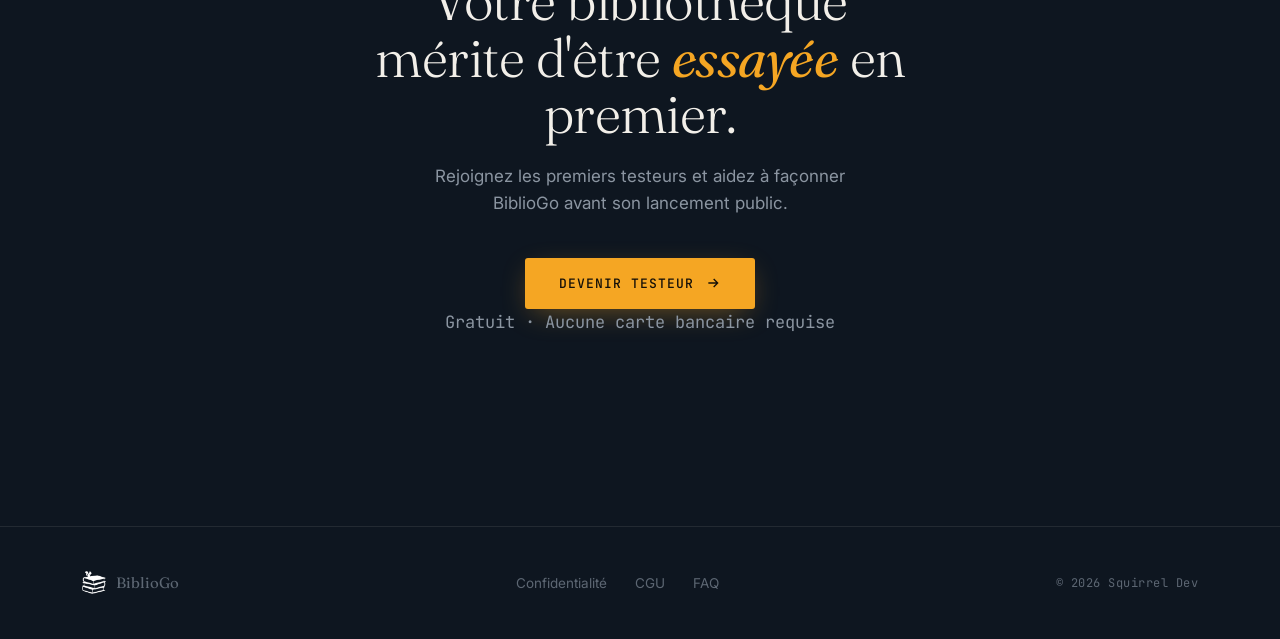
==== commit 2bf4a7f2: "Update index.html" ====
--- a/index.html
+++ b/index.html
@@ -642,7 +642,7 @@
         <div class="feature-visual">
           <div class="device-frame">
             <div class="device-screen">
-              <img src="assets/screen-scan.webp" alt="Capture d'écran de l'écran de scan ISBN dans BiblioGo">
+              <img src="assets/screen-scan.jpg" alt="Capture d'écran de l'écran de scan ISBN dans BiblioGo">
             </div>
           </div>
         </div>
@@ -662,7 +662,7 @@
         <div class="feature-visual">
           <div class="device-frame">
             <div class="device-screen">
-              <img src="assets/screen-shelves.webp" alt="Capture d'écran de l'écran des étagères dans BiblioGo">
+              <img src="assets/screen-shelves.jpg" alt="Capture d'écran de l'écran des étagères dans BiblioGo">
             </div>
           </div>
         </div>
@@ -682,7 +682,7 @@
         <div class="feature-visual">
           <div class="device-frame">
             <div class="device-screen">
-              <img src="assets/screen-wishlist.webp" alt="Capture d'écran de la liste de souhaits dans BiblioGo">
+              <img src="assets/screen-wishlist.jpg" alt="Capture d'écran de la liste de souhaits dans BiblioGo">
             </div>
           </div>
         </div>
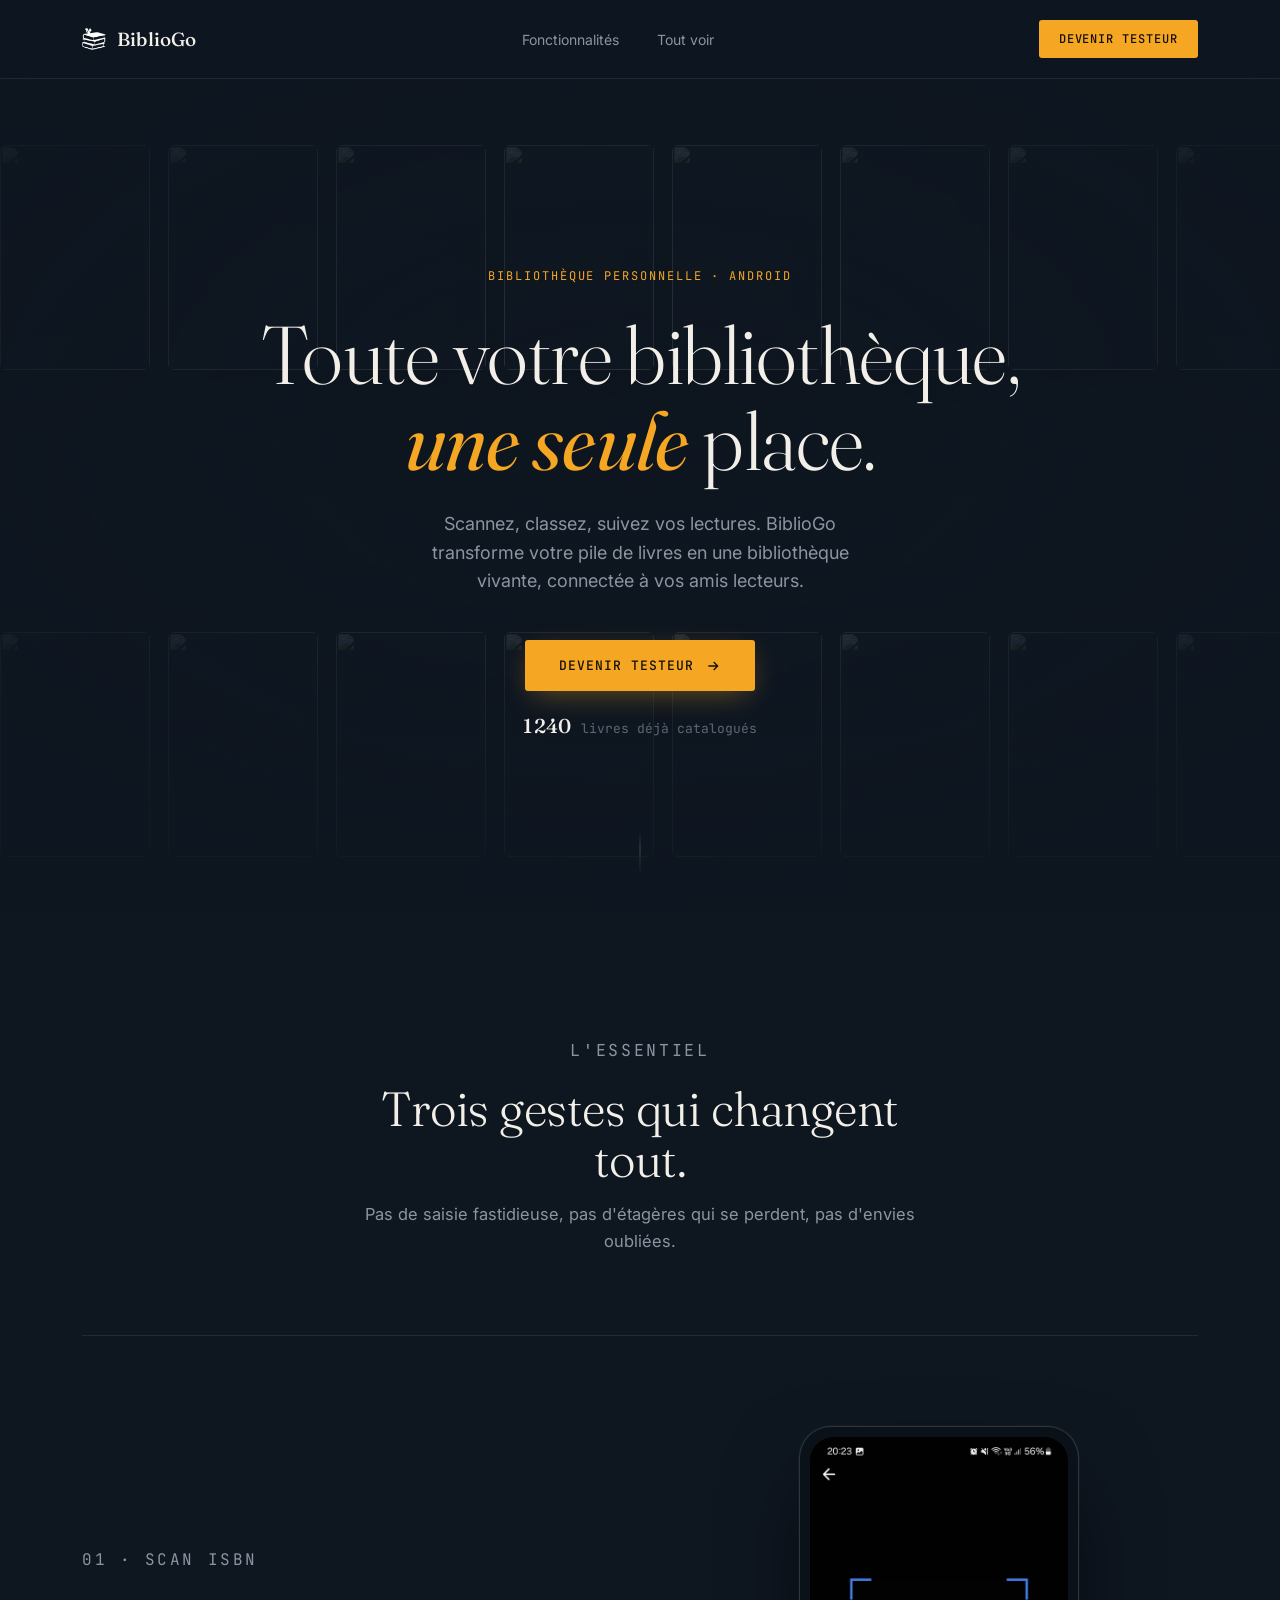
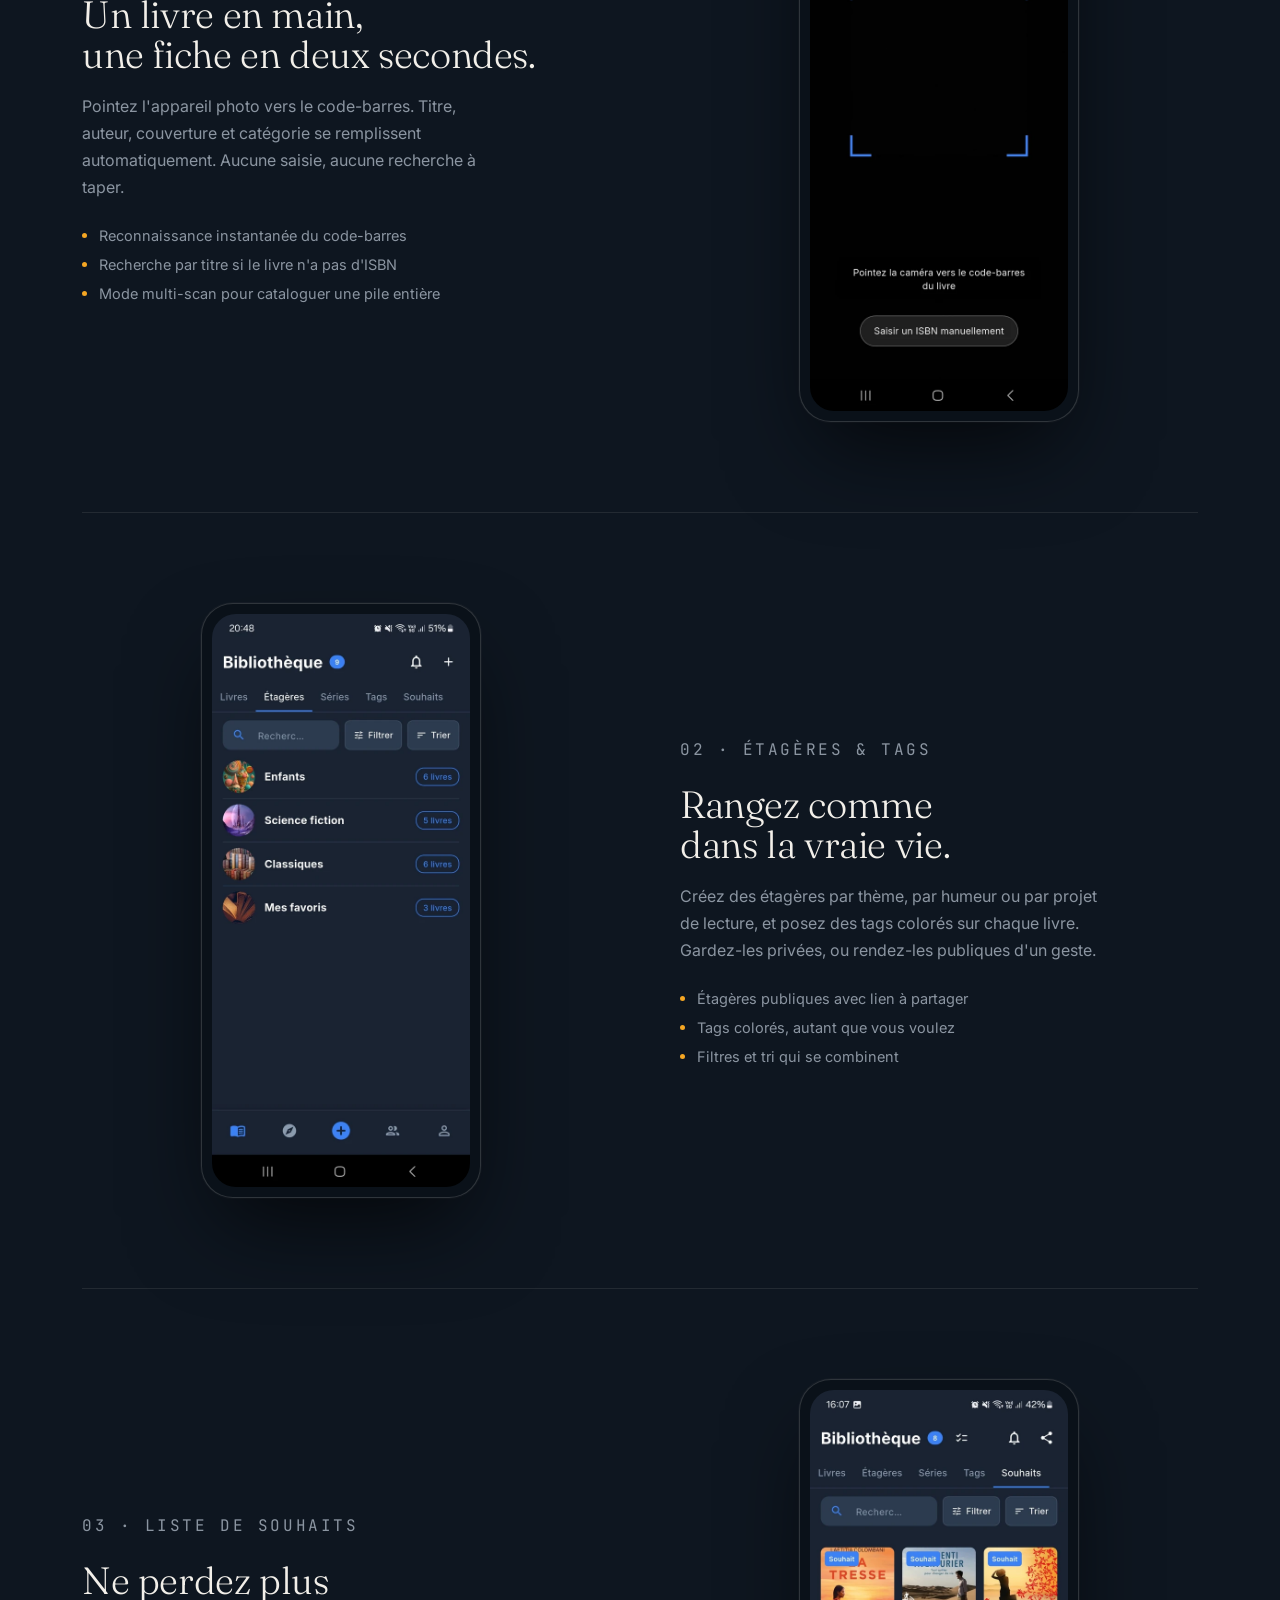
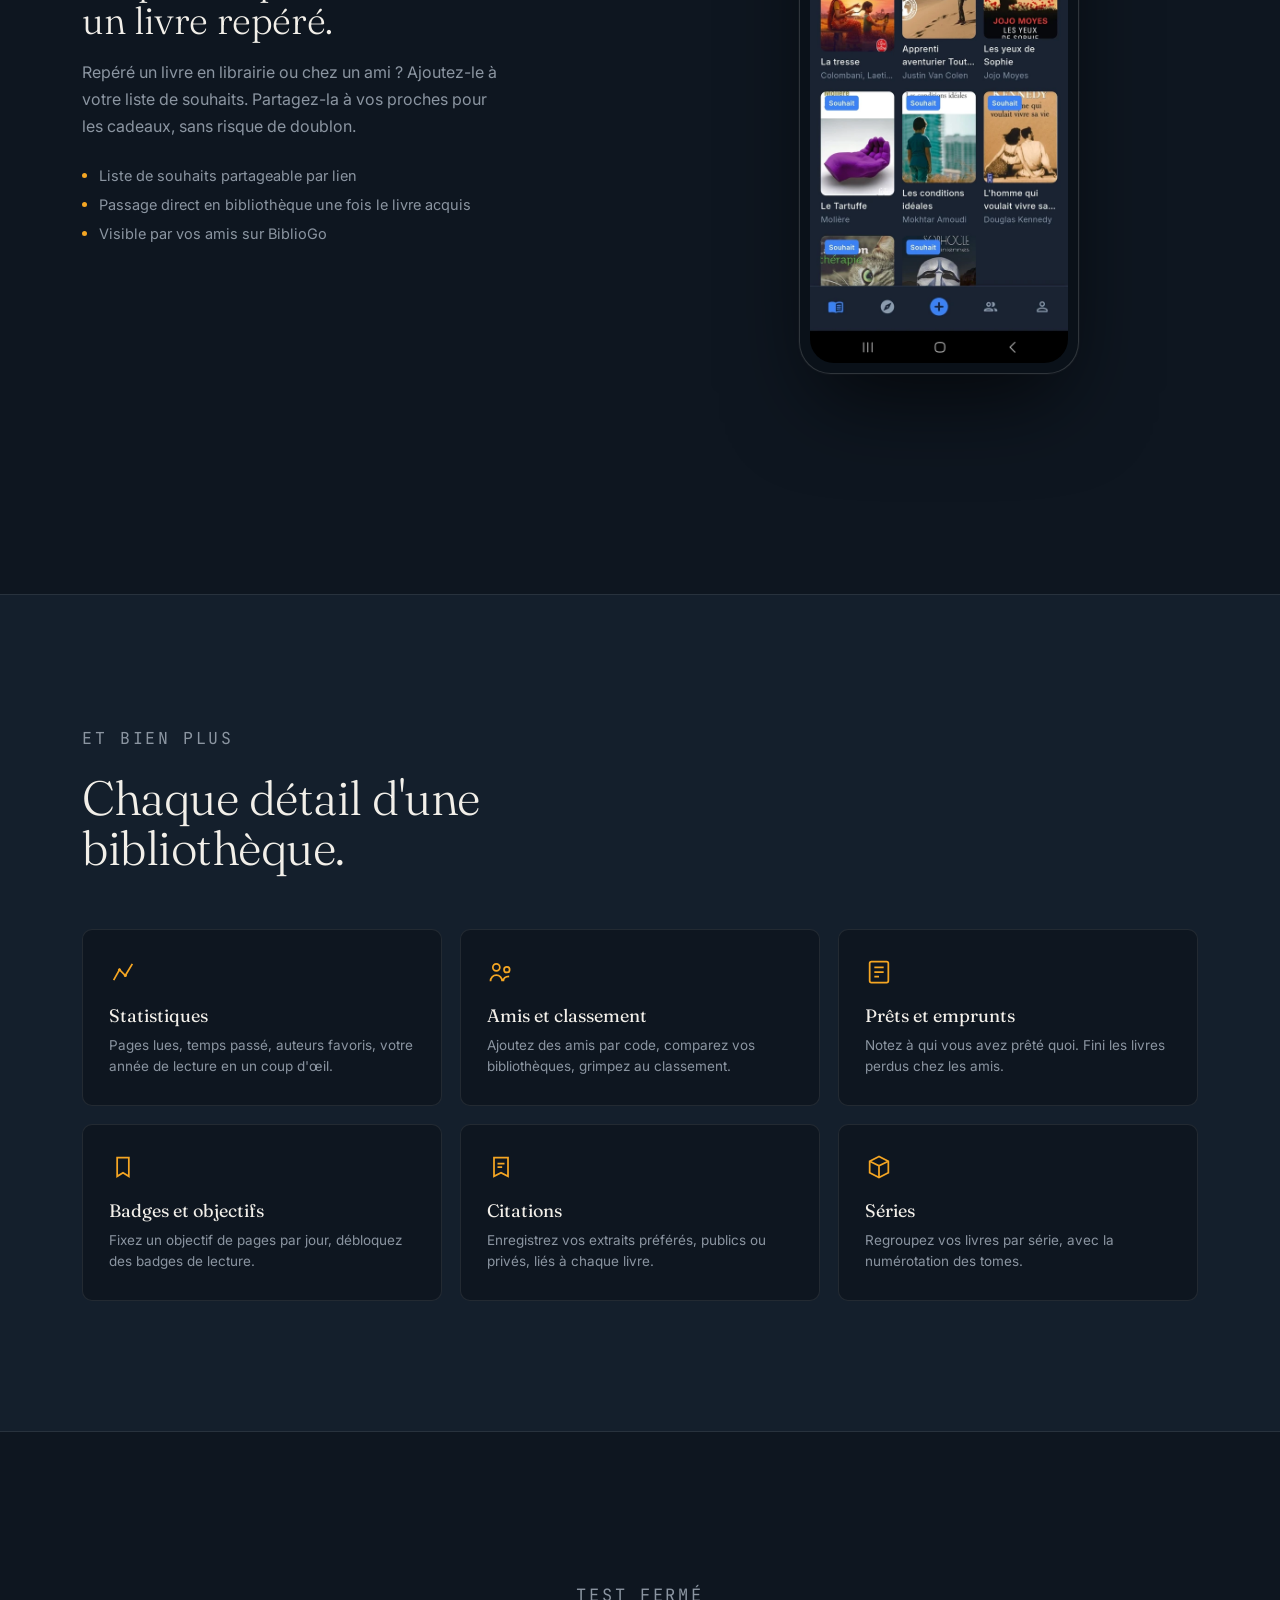
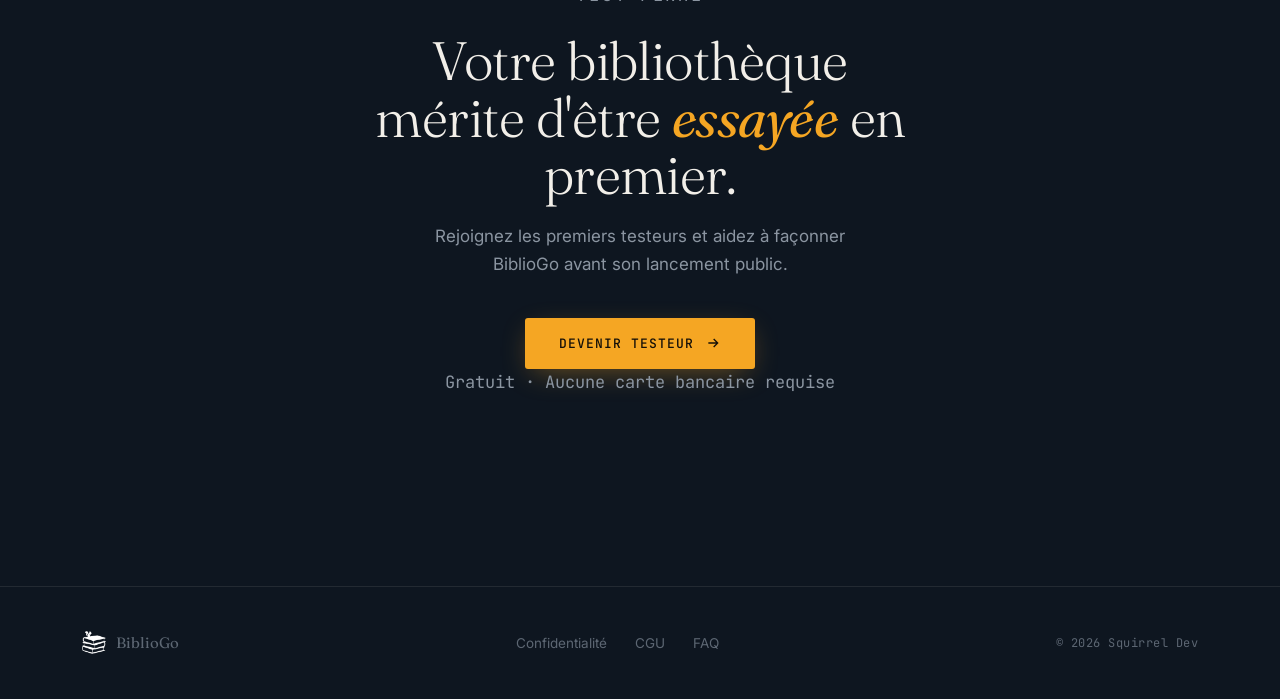
==== commit 7f6e22b9: "Update index.html" ====
--- a/index.html
+++ b/index.html
@@ -351,7 +351,7 @@
   }
   .device-screen{
     width:100%;
-    aspect-ratio:9/19.3;
+    aspect-ratio:1080/2400;
     border-radius:24px;
     overflow:hidden;
     background:var(--bg-alt);
@@ -642,7 +642,7 @@
         <div class="feature-visual">
           <div class="device-frame">
             <div class="device-screen">
-              <img src="assets/screen-scan.jpg" alt="Capture d'écran de l'écran de scan ISBN dans BiblioGo">
+              <img src="assets/screen-scan.webp" alt="Capture d'écran de l'écran de scan ISBN dans BiblioGo">
             </div>
           </div>
         </div>
@@ -662,7 +662,7 @@
         <div class="feature-visual">
           <div class="device-frame">
             <div class="device-screen">
-              <img src="assets/screen-shelves.jpg" alt="Capture d'écran de l'écran des étagères dans BiblioGo">
+              <img src="assets/screen-shelves.webp" alt="Capture d'écran de l'écran des étagères dans BiblioGo">
             </div>
           </div>
         </div>
@@ -682,7 +682,7 @@
         <div class="feature-visual">
           <div class="device-frame">
             <div class="device-screen">
-              <img src="assets/screen-wishlist.jpg" alt="Capture d'écran de la liste de souhaits dans BiblioGo">
+              <img src="assets/screen-wishlist.webp" alt="Capture d'écran de la liste de souhaits dans BiblioGo">
             </div>
           </div>
         </div>
